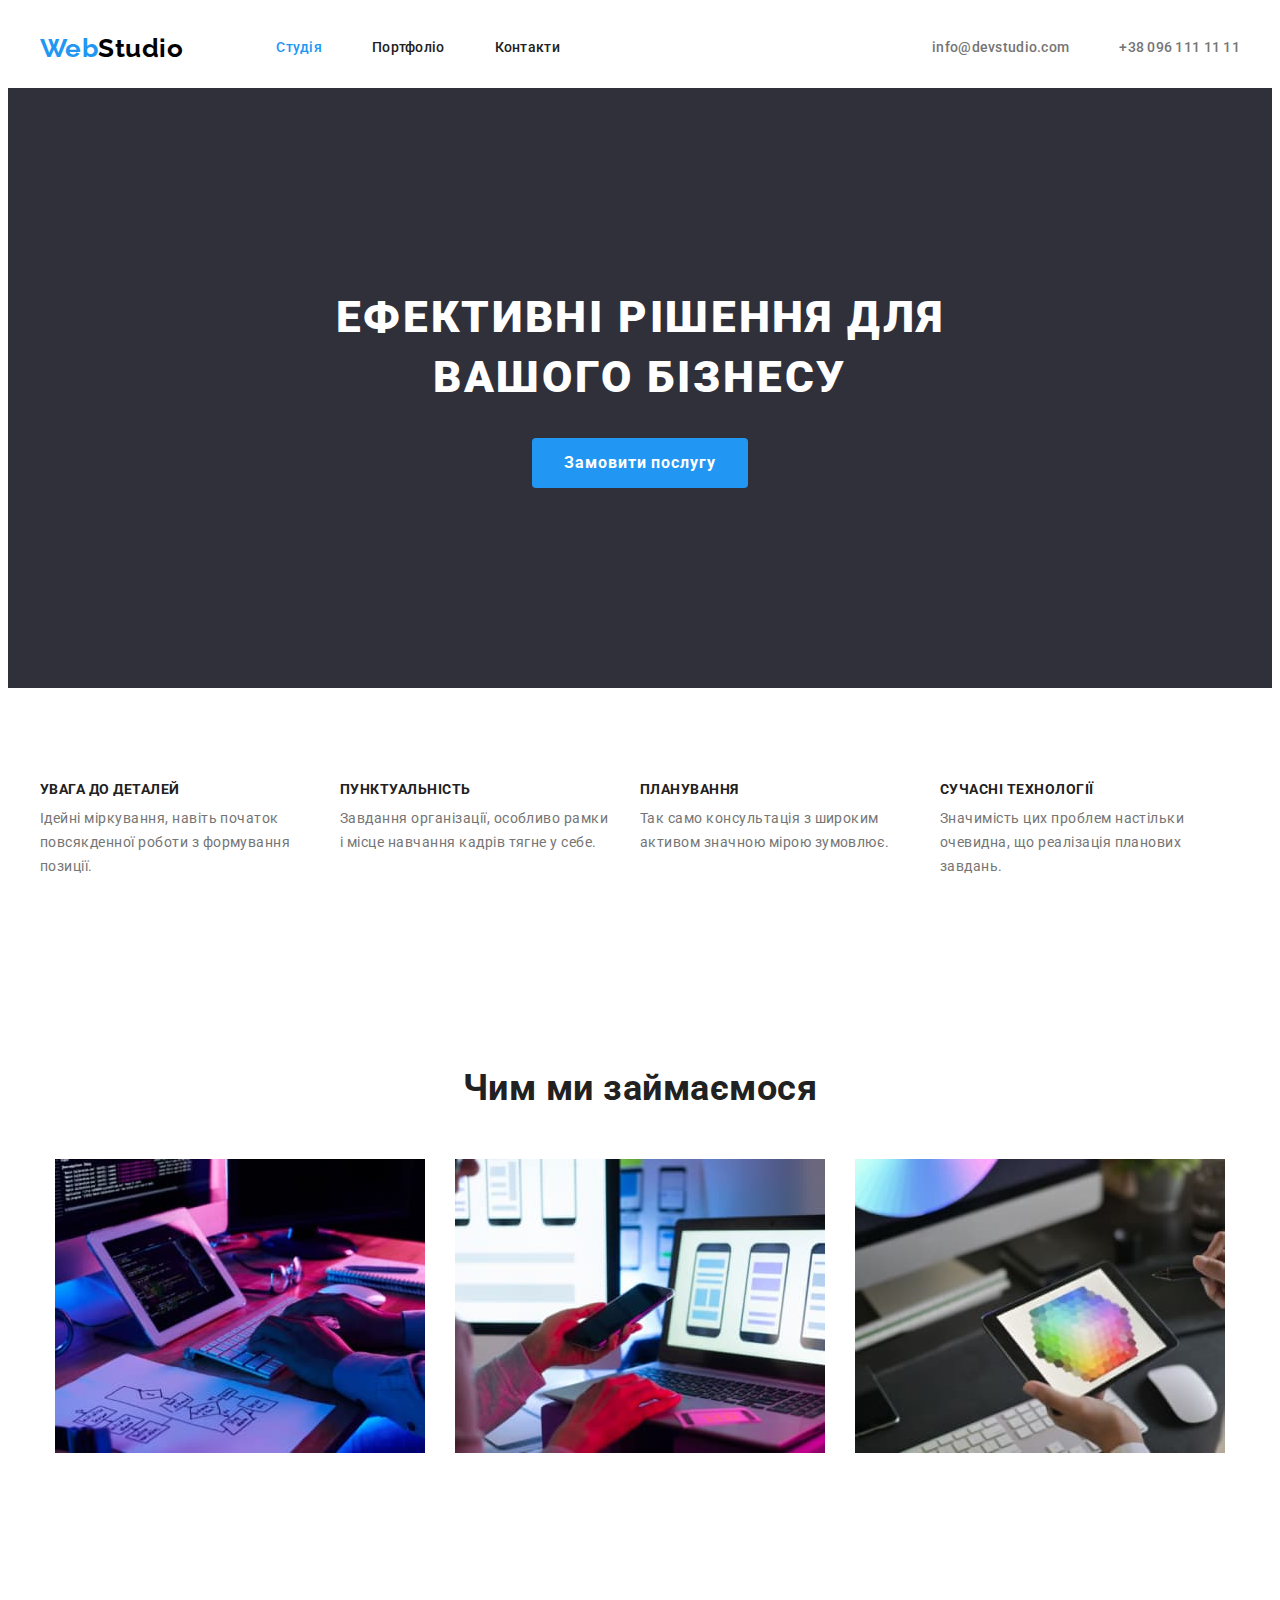
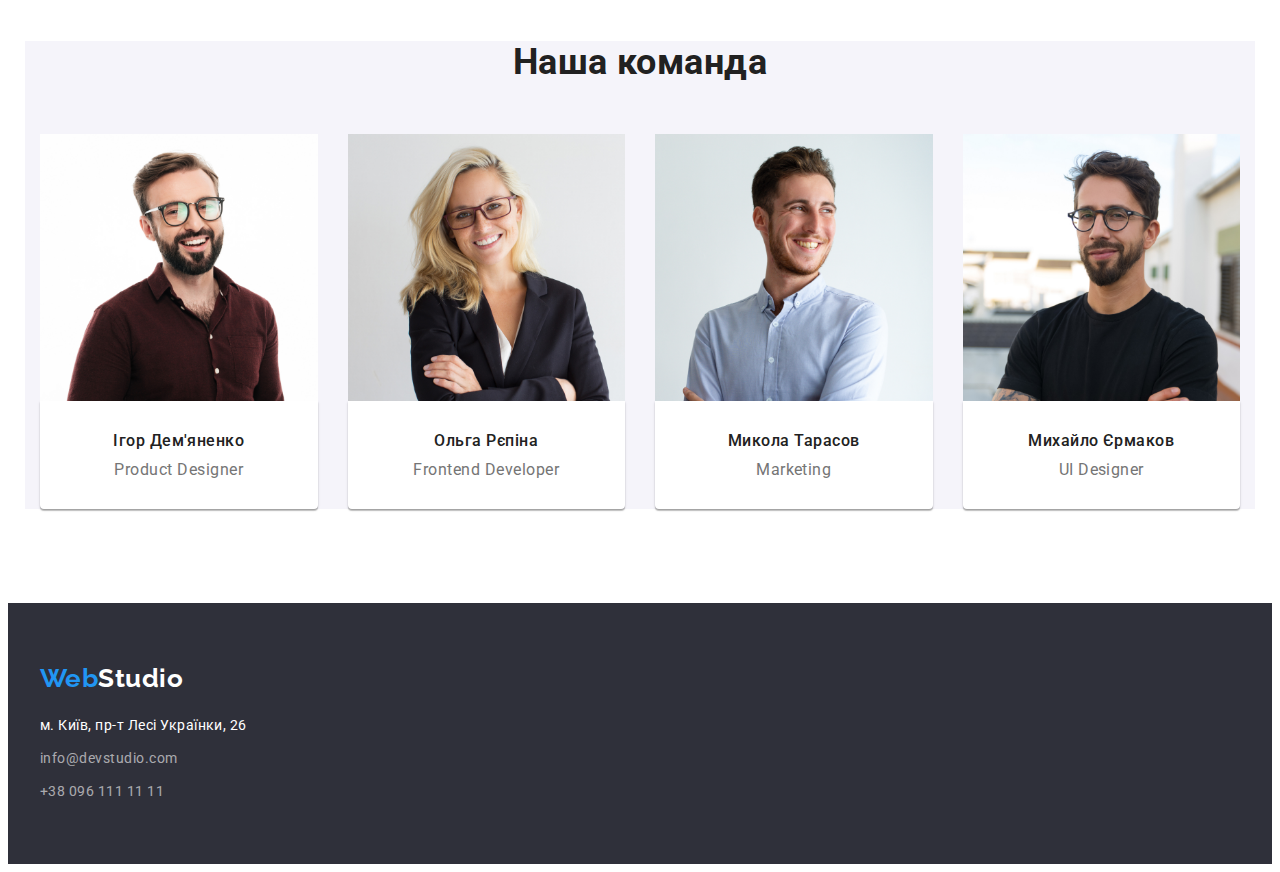
==== index.html @ b87782fb "add files" ====
<!DOCTYPE html>
<html lang="uk">
  <head>
    <meta charset="UTF-8" />
    <meta http-equiv="X-UA-Compatible" content="IE=edge" />
    <meta name="viewport" content="width=device-width, initial-scale=1.0" />
    <title>Web Studio</title>

    <link rel="preconnect" href="https://fonts.googleapis.com" />
    <link rel="preconnect" href="https://fonts.gstatic.com" crossorigin />
    <link
      href="https://fonts.googleapis.com/css2?family=Raleway:wght@700&family=Roboto:wght@400;500;700;900&display=swap"
      rel="stylesheet"
    />

    <link
      rel="stylesheet"
      href="https://cdnjs.cloudflare.com/ajax/libs/modern-normalize/1.1.0/modern-normalize.min.css"
      integrity="sha512-wpPYUAdjBVSE4KJnH1VR1HeZfpl1ub8YT/NKx4PuQ5NmX2tKuGu6U/JRp5y+Y8XG2tV+wKQpNHVUX03MfMFn9Q=="
      crossorigin="anonymous"
      referrerpolicy="no-referrer"
    />
    <link rel="stylesheet" href="css/styles.css" />
  </head>
  <body>
    <header>
      <div class="container main-nav">
        <nav class="main-nav">
          <a href="./index.html" class="logo">
            <span class="accent">Web</span>Studio</a
          >
          <ul class="site-nav link">
            <li class="item">
              <a href="#about" class="link current">Студія</a>
            </li>
            <li class="item">
              <a href="./portfolio.html" class="link">Портфоліо</a>
            </li>
            <li class="item">
              <a href="#contacts" class="link">Контакти</a>
            </li>
          </ul>
        </nav>
        <ul class="call-us link">
          <li class="item">
            <a href="mailto:info@devstudio.com" class="link mail"
              >info@devstudio.com</a
            >
          </li>
          <li class="item">
            <a href="tel:+380961111111" class="link tel">+38 096 111 11 11</a>
          </li>
        </ul>
      </div>
    </header>
    <main>
      <!-- HERO -->
      <section class="hero section">
        <div class="container">
          <h1 class="hero-title">Ефективні рішення для вашого бізнесу</h1>
          <button type="button" class="button">Замовити послугу</button>
        </div>
      </section>
      <!--  Преимущества -->
      <section id="about" class="section">
        <div class="container">
          <h2 class="visually-hidden">Преимущества</h2>
          <ul class="feature-list">
            <li class="feature-item">
              <h3 class="title">УВАГА ДО ДЕТАЛЕЙ</h3>
              <p class="text">
                Ідейні міркування, навіть початок повсякденної роботи з
                формування позиції.
              </p>
            </li>
            <li class="feature-item">
              <h3 class="title">ПУНКТУАЛЬНІСТЬ</h3>
              <p class="text">
                Завдання організації, особливо рамки і місце навчання кадрів
                тягне у себе.
              </p>
            </li>
            <li class="feature-item">
              <h3 class="title">ПЛАНУВАННЯ</h3>
              <p class="text">
                Так само консультація з широким активом значною мірою зумовлює.
              </p>
            </li>
            <li class="feature-item">
              <h3 class="title">СУЧАСНІ ТЕХНОЛОГІЇ</h3>
              <p class="text">
                Значимість цих проблем настільки очевидна, що реалізація
                планових завдань.
              </p>
            </li>
          </ul>
        </div>
      </section>
      <!-- Примеры работ -->
      <section class="section feature">
        <div class="container">
          <h2 id="portfolio" class="section-title">Чим ми займаємося</h2>
          <ul class="work-list">
            <li class="item">
              <img
                src="./images/portfolio1.jpeg"
                width="370"
                alt="стіл веб розробника"
              />
            </li>
            <li class="item">
              <img
                src="./images/portfolio2.jpeg"
                width="370"
                alt="макбук і айфон розробника"
              />
            </li>
            <li class="item">
              <img
                src="./images/portfolio3.jpeg"
                width="370"
                alt="айпад дизайн"
              />
            </li>
          </ul>
        </div>
      </section>
      <!-- Команда -->
      <section class="section">
        <div class="container team">
          <h2 class="section-title">Наша команда</h2>
          <ul class="team-list">
            <li class="team-item">
              <img
                src="./images/ihor-demyanenko.jpeg"
                alt="photo ihor demyanenko"
                width="270"
              />
              <div class="wrap-card">
                <h3 class="team-title">Ігор Дем'яненко</h3>
                <p class="team-text">Product Designer</p>
              </div>
            </li>
            <li class="team-item">
              <img
                src="./images/olga-repina.jpeg"
                alt="photo olga repina"
                width="270"
              />
              <div class="wrap-card">
                <h3 class="team-title">Ольга Рєпіна</h3>
                <p class="team-text">Frontend Developer</p>
              </div>
            </li>
            <li class="team-item">
              <img
                src="./images/mykola-tarasov.jpeg"
                alt="photo mykola tarasov"
                width="270"
              />
              <div class="wrap-card">
                <h3 class="team-title">Микола Тарасов</h3>
                <p class="team-text">Marketing</p>
              </div>
            </li>

            <li class="team-item">
              <img
                src="./images/myhailo-ermakov.jpeg"
                alt="photo myhailo ermakov"
                width="270"
              />
              <div class="wrap-card">
                <h3 class="team-title">Михайло Єрмаков</h3>
                <p class="team-text">UI Designer</p>
              </div>
            </li>
          </ul>
        </div>
      </section>
    </main>

    <footer id="contacts" class="footer">
      <div class="container">
        <a href="./index.html" class="logo">
          <span class="accent">Web</span>Studio</a
        >
        <address class="adress">
          <ul class="footer-list">
            <li class="footer-item">
              <a
                href="https://goo.gl/maps/7unWGDFjXXysJGBB8"
                target="_blank"
                rel="noopener noreferrer"
                class="link adress"
                >м. Київ, пр-т Лесі Українки, 26</a
              >
            </li>
            <li class="footer-item">
              <a href="mailto:info@devstudio.com" class="link"
                >info@devstudio.com</a
              >
            </li>
            <li class="footer-item">
              <a href="tel:+380961111111" class="link">+38 096 111 11 11</a>
            </li>
          </ul>
        </address>
      </div>
    </footer>
  </body>
</html>
---- css/styles.css ----
/* цвет лого черный #000000 */
/* основной черный чвет #212121 */
/* вторичный черный цвет #757575 */
/* акцент (цвет при наведении) #2196F3; */
/* primary-font-family: "Roboto", sans-serif;*/
/* tittle-font-family: "Raleway", sans-serif; */

:root {
  --primary-text-color: #757575;
  --tittle-text-color: #212121;
  --accent-color: #2196f3;
  --primary-white-color: #ffffff;
  --primary-bg-color-button: #f5f4fa;
  --tittle-font-family: "Raleway", sans-serif;
}

h1,
h2,
h3,
h4,
h5,
h6,
p {
  margin: 0px;
}
img {
  display: block;
  width: 100%;
}
ul {
  list-style: none;
  margin: 0;
  padding: 0;
}
a {
  text-decoration: none;
  color: currentColor;
  font-style: normal;
}

body {
  background-color: var(--privary-white-color);
  color: #757575;
  font-family: "Roboto", sans-serif;
  letter-spacing: 0.03em;
}

button {
  font-family: inherit;
}

.hero,
.footer {
  background-color: #2f303a;
}

.section {
  padding-top: 94px;
  padding-bottom: 94px;
}
/* index.html - Студія */
/* header */
.page-header {
  margin-top: 0px;
  margin-bottom: 0px;
}
.header {
  display: flex;
}
.container {
  width: 1200px;
  padding-left: 15px;
  padding-right: 15px;
  margin-left: auto;
  margin-right: auto;
}

.logo {
  color: #000000;
  font-family: var(--tittle-font-family);
  font-weight: 700;
  font-size: 26px;
  line-height: 1.19;
  margin-right: 93px;
}
.accent {
  color: var(--accent-color);
}

.main-nav {
  display: flex;
  justify-content: space-between;
  align-items: center;
}

.site-nav {
  display: flex;
}

.site-nav .link {
  display: block;
  color: var(--tittle-text-color);
  letter-spacing: 0.02em;

  font-weight: 500;
  font-size: 14px;
  line-height: 1.14;
  padding-top: 32px;
  padding-bottom: 32px;
}
.site-nav .item + .item,
.call-us .item + .item {
  margin-left: 50px;
}

.site-nav .link:focus,
.site-nav .link:hover {
  color: var(--accent-color);
}
.site-nav .link.current {
  color: var(--accent-color);
}
.call-us {
  display: flex;
}
.call-us .link {
  display: block;
  color: #757575;
  font-weight: 500;
  font-size: 14px;
  line-height: 1.14;
  letter-spacing: 0.02em;
  margin-top: 0px;
  margin-bottom: 0px;
  padding-top: 32px;
  padding-bottom: 32px;
}
.call-us .link:focus,
.call-us .link:hover {
  color: var(--accent-color);
}

/* main */
/* hero */
.hero {
  padding-top: 200px;
  padding-bottom: 200px;
  padding-left: 0px;
  padding-right: 0px;
  text-align: center;
}
.hero .hero-title {
  color: #ffffff;

  letter-spacing: 0.06em;
  font-weight: 900;
  font-size: 44px;
  line-height: 1.36;
  text-align: center;
  text-transform: uppercase;
  margin-right: auto;
  margin-left: auto;
  width: 696px;
}

/* кнопка */

.hero .button {
  background-color: var(--accent-color);
  color: var(--primary-white-color);
  letter-spacing: 0.06em;
  font-weight: 700;
  font-size: 16px;
  line-height: 1.87;
  border-radius: 4px;
  min-width: 216px;
  text-align: center;
  padding-top: 10px;
  padding-bottom: 10px;
  padding-left: 32px;
  padding-right: 32px;
  margin-top: 30px;
  border: none;
}

/* Преимущества */
/* скрытый заголовок */
.visually-hidden {
  position: absolute;
  width: 1px;
  height: 1px;
  margin: -1px;
  border: 0;
  padding: 0;

  white-space: nowrap;
  clip-path: inset(100%);
  clip: rect(0 0 0 0);
  overflow: hidden;
}
/*  */
.feature-item {
  width: 270px;
}
.feature-list {
  display: flex;
  gap: 30px;
}

.feature-list .title {
  color: var(--tittle-text-color);
  font-weight: 700;
  font-size: 14px;
  line-height: 1.14;
  margin-bottom: 10px;
}
.feature-list .text {
  font-size: 14px;
  line-height: 1.71;
}

/* Примеры работ */

.section .section-title {
  color: var(--tittle-text-color);
  font-weight: 700;
  font-size: 36px;
  line-height: 1.17;
  text-align: center;
  margin-bottom: 50px;
}
.section .work-list {
  display: flex;
  align-items: center;
  justify-content: center;
}
.work-list .item + .item {
  margin-left: 30px;
}

/* Команда */
.section.team {
}

.container.team {
  background-color: #f5f4fa;
}
.wrap-card {
  background-color: #ffffff;
  padding: 30px 0;
  border-radius: 0px 0px 4px 4px;
  text-align: center;
  box-shadow: 0px 1px 3px rgba(0, 0, 0, 0.12), 0px 1px 1px rgba(0, 0, 0, 0.14),
    0px 2px 1px rgba(0, 0, 0, 0.2);
}

.team-list {
  display: flex;
}
.team-list .team-item + .team-item {
  margin-left: 30px;
}
.team-list .team-title {
  color: var(--tittle-text-color);
  font-weight: 500;
  font-size: 16px;
  line-height: 1.19;
  margin-bottom: 10px;
}
.team-list .team-text {
  font-size: 16px;
  line-height: 1.19;
}

/* Footer */
.footer .container {
  padding: 60px 0;
}
.footer .logo {
  display: inline-block;
  color: #ffffff;
  margin-bottom: 20px;
}

.footer .footer-item + .footer-item {
  margin-top: 9px;
}
.footer-list {
  font-size: 14px;
  line-height: 1.71;
  color: rgba(255, 255, 255, 0.6);
}

.footer-item .adress {
  color: var(--primary-white-color);
}

.footer-list .link:focus,
.footer-list .link:hover {
  color: var(--accent-color);
}

/*  */
/*  */
/*  */
/* portfolio.html - Портфоліо */
header.section {
  border: 1px solid #ececec;
  padding-top: 0;
  padding-bottom: 0;
}
/* main */
/*кнопки фильтра */

.button-list {
  display: flex;
  margin-left: auto;
  margin-right: auto;
  justify-content: center;
  margin-bottom: 50px;
}
.button-list .item + .item {
  margin-left: 8px;
}
.button-list .button-filtr:focus,
.button-list .button-filtr:hover {
  color: var(--primary-white-color);
  background-color: var(--accent-color);
  box-shadow: 0px 3px 1px rgba(0, 0, 0, 0.1), 0px 1px 2px rgba(0, 0, 0, 0.08),
    0px 2px 2px rgba(0, 0, 0, 0.12);
}
.button-list .button-filtr {
  background-color: var(--primary-bg-color-button);
  font-weight: 500;
  font-size: 16px;
  line-height: 1.63;
  letter-spacing: 0.03em;
  background: #f5f4fa;
  border: none;
  border-radius: 4px;
  text-align: center;
  padding-left: 22px;
  padding-right: 22px;
  padding-top: 6px;
  padding-bottom: 6px;
}

/* примеры работ */

.examples-list {
  display: flex;
  flex-wrap: wrap;
  padding: 0px;
  gap: 30px;
}

.examples a {
  display: block;
  color: var(--tittle-text-color);
}
.examples-list .tittle-card {
  font-weight: 700;
  font-size: 18px;
  line-height: 2;
  letter-spacing: 0.06em;
  margin-bottom: 4px;
}
.examples .text {
  font-size: 16px;
  line-height: 1.88;
  letter-spacing: 0.03em;
  color: var(--primary-text-color);
}

.wrap-card-portfolio {
  background: #ffffff;
  border: 1px solid #eeeeee;
  padding: 20px 24px;
}

/* footer */
/*  */
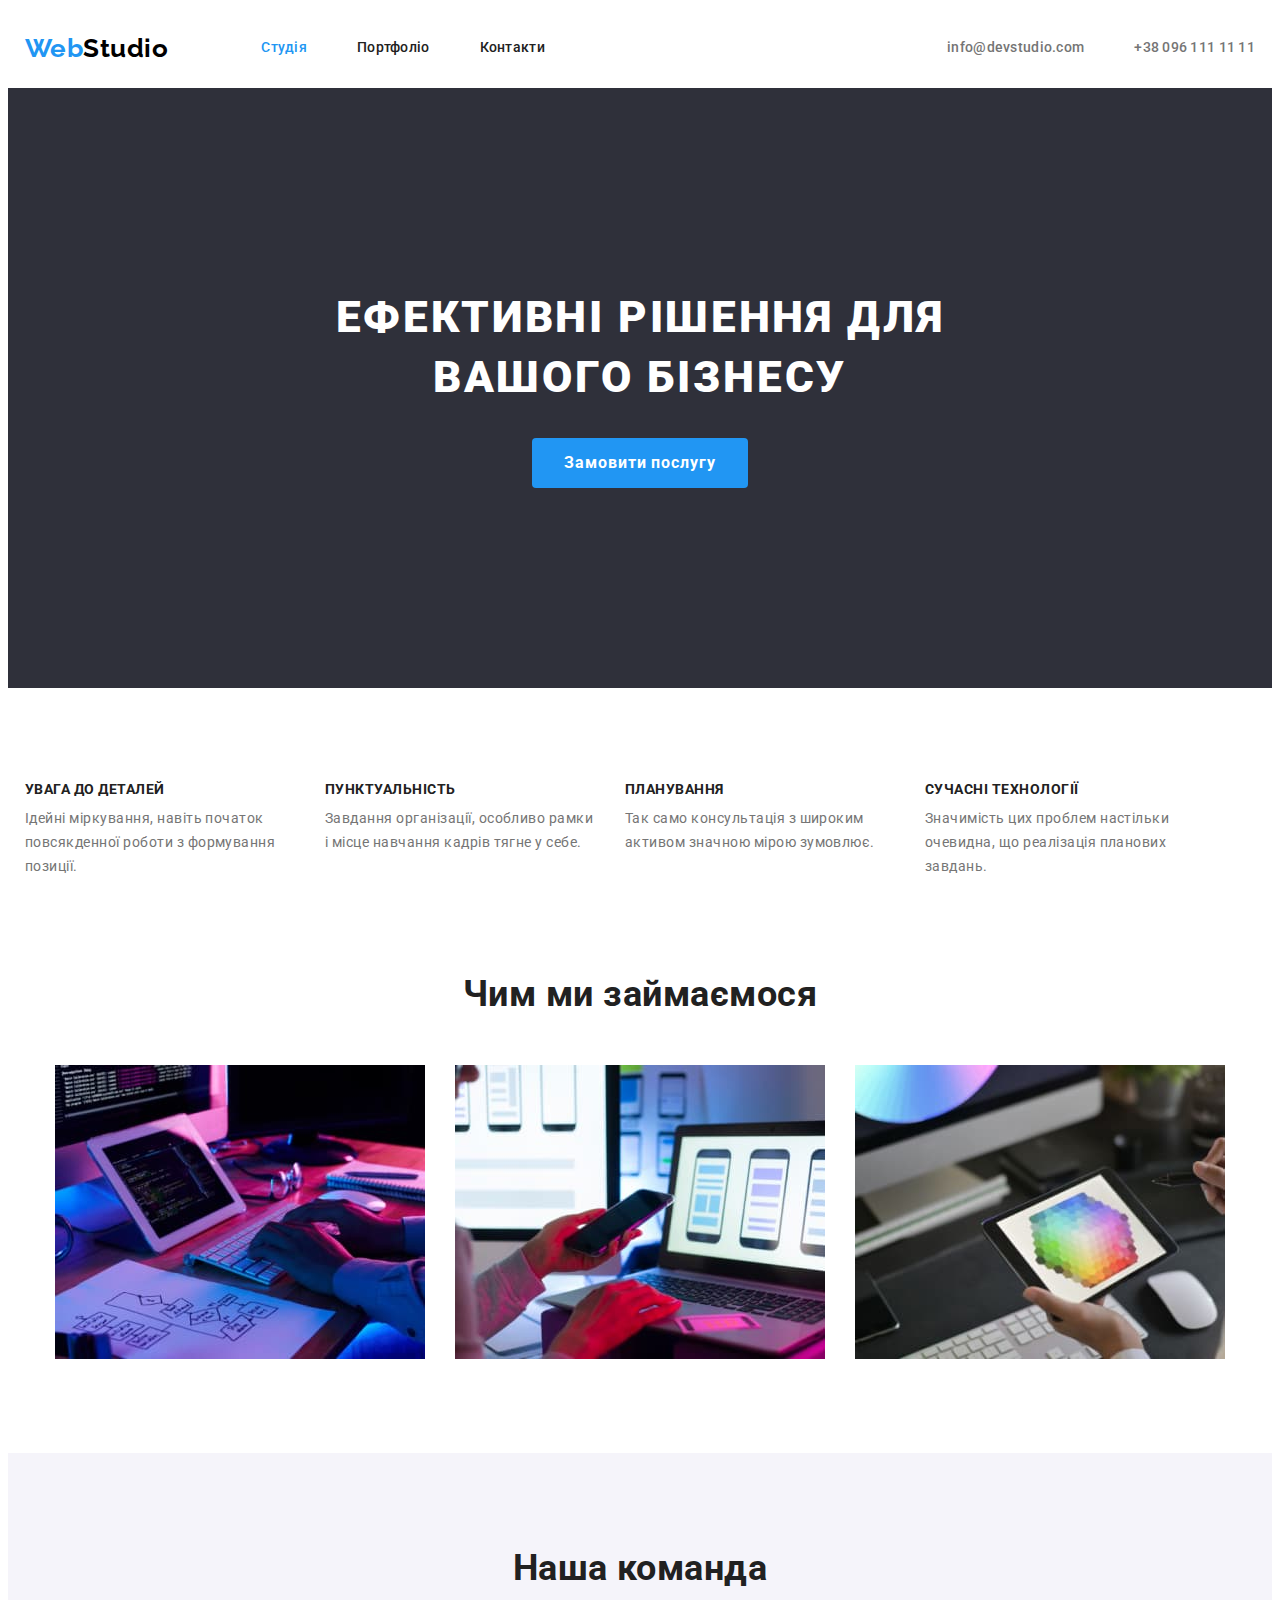
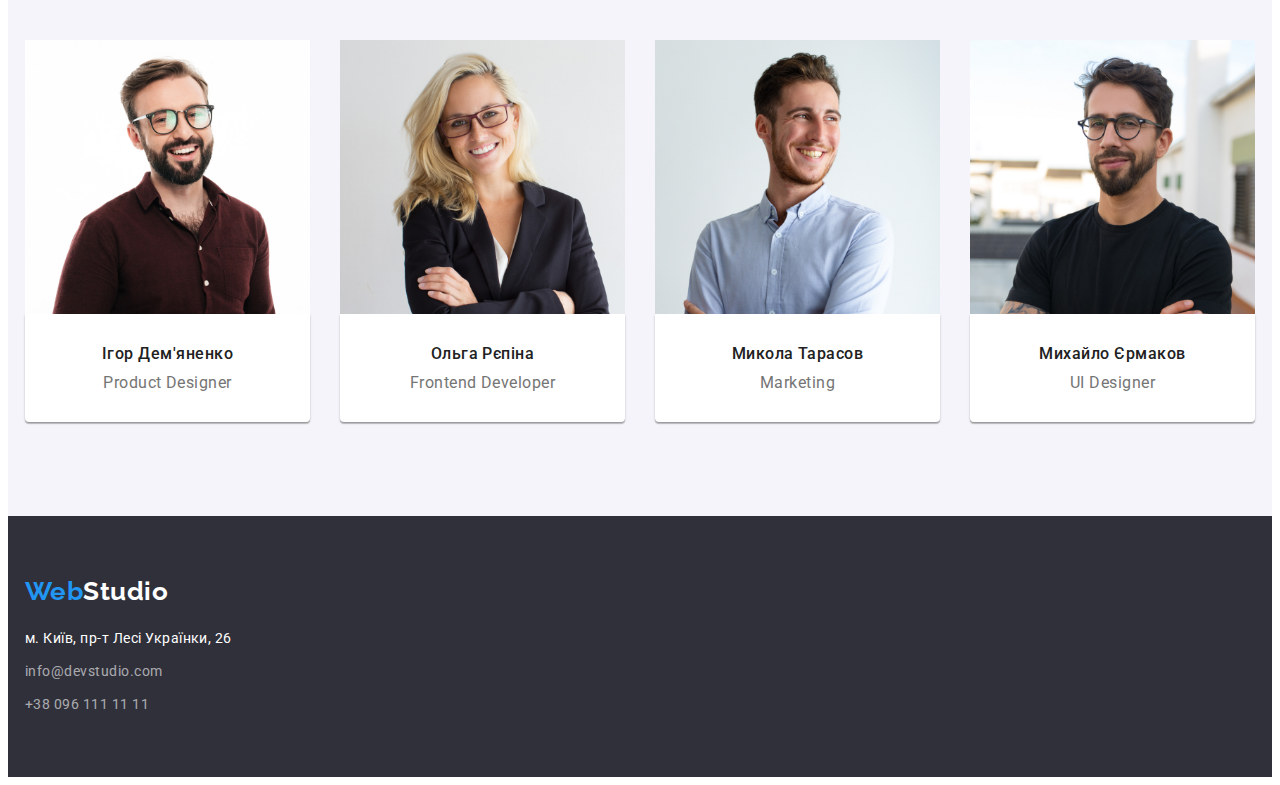
==== commit 3d81f5df: "update hm3" ====
--- a/index.html
+++ b/index.html
@@ -126,8 +126,8 @@
         </div>
       </section>
       <!-- Команда -->
-      <section class="section">
-        <div class="container team">
+      <section class="section team">
+        <div class="container">
           <h2 class="section-title">Наша команда</h2>
           <ul class="team-list">
             <li class="team-item">
--- a/css/styles.css
+++ b/css/styles.css
@@ -68,7 +68,7 @@
   display: flex;
 }
 .container {
-  width: 1200px;
+  width: 1230px;
   padding-left: 15px;
   padding-right: 15px;
   margin-left: auto;
@@ -199,6 +199,10 @@
   overflow: hidden;
 }
 /*  */
+/* Примеры работ */
+.feature {
+  padding-top: 0px;
+}
 .feature-item {
   width: 270px;
 }
@@ -219,8 +223,6 @@
   line-height: 1.71;
 }
 
-/* Примеры работ */
-
 .section .section-title {
   color: var(--tittle-text-color);
   font-weight: 700;
@@ -240,11 +242,9 @@
 
 /* Команда */
 .section.team {
-}
-
-.container.team {
   background-color: #f5f4fa;
 }
+
 .wrap-card {
   background-color: #ffffff;
   padding: 30px 0;
@@ -273,7 +273,7 @@
 }
 
 /* Footer */
-.footer .container {
+.footer {
   padding: 60px 0;
 }
 .footer .logo {
@@ -343,6 +343,7 @@
   padding-right: 22px;
   padding-top: 6px;
   padding-bottom: 6px;
+  cursor: pointer;
 }
 
 /* примеры работ */
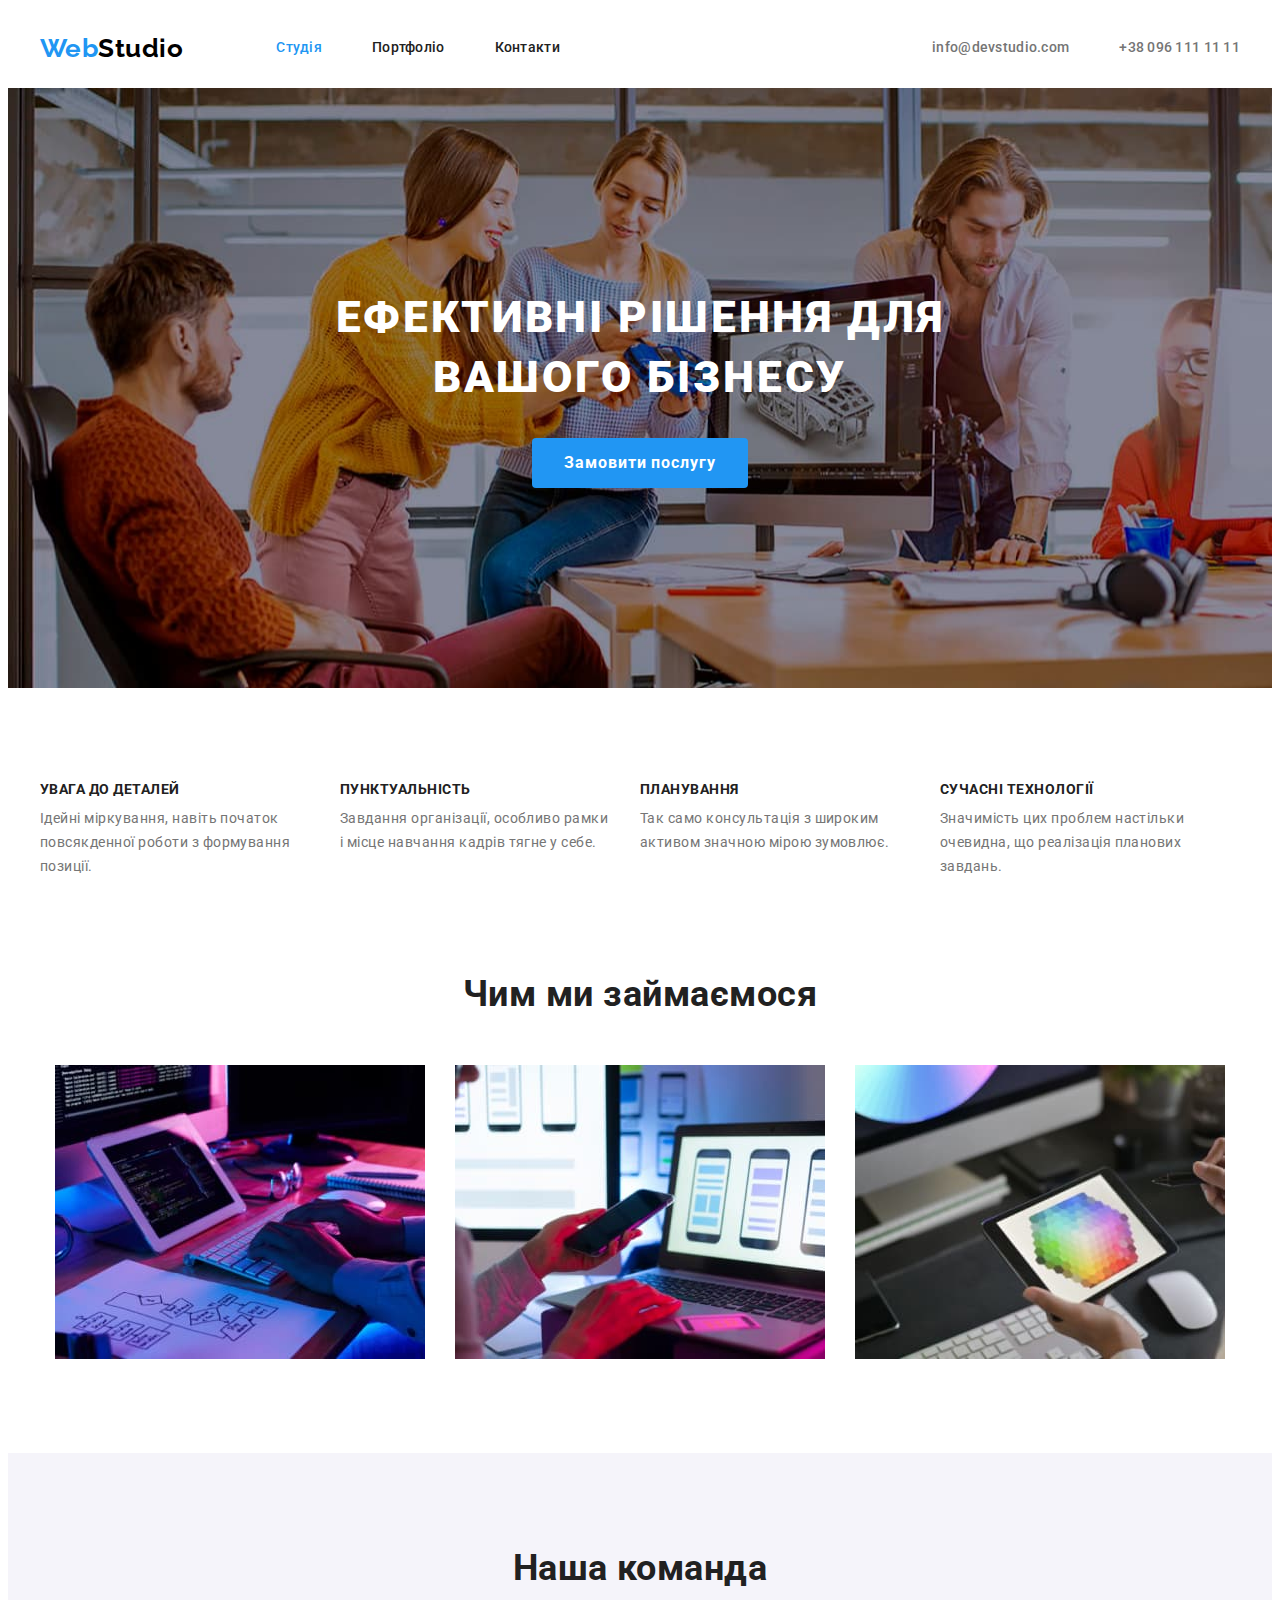
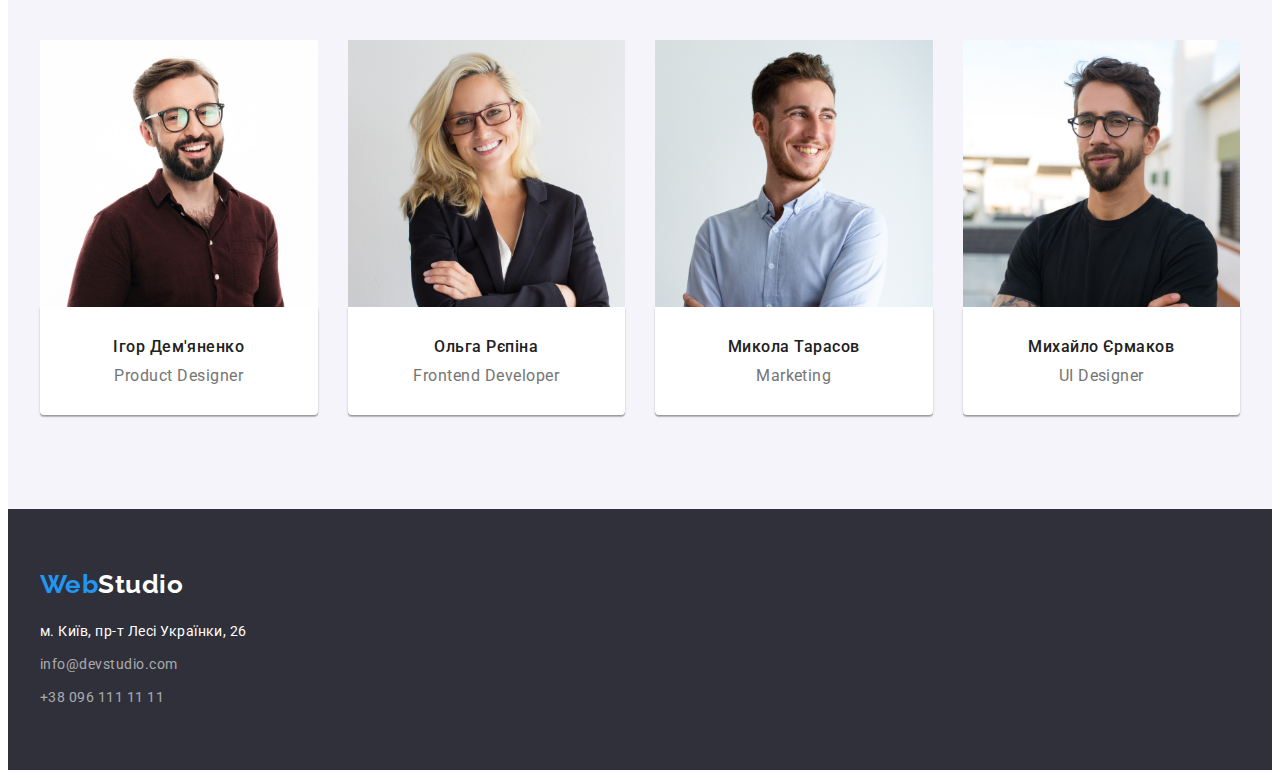
==== commit 032bdb76: "hm4" ====
--- a/index.html
+++ b/index.html
@@ -103,21 +103,21 @@
           <ul class="work-list">
             <li class="item">
               <img
-                src="./images/portfolio1.jpeg"
+                src="./images/studio/portfolio1.jpeg"
                 width="370"
                 alt="стіл веб розробника"
               />
             </li>
             <li class="item">
               <img
-                src="./images/portfolio2.jpeg"
+                src="./images/studio/portfolio2.jpeg"
                 width="370"
                 alt="макбук і айфон розробника"
               />
             </li>
             <li class="item">
               <img
-                src="./images/portfolio3.jpeg"
+                src="./images/studio/portfolio3.jpeg"
                 width="370"
                 alt="айпад дизайн"
               />
@@ -132,7 +132,7 @@
           <ul class="team-list">
             <li class="team-item">
               <img
-                src="./images/ihor-demyanenko.jpeg"
+                src="./images/studio/ihor-demyanenko.jpeg"
                 alt="photo ihor demyanenko"
                 width="270"
               />
@@ -143,7 +143,7 @@
             </li>
             <li class="team-item">
               <img
-                src="./images/olga-repina.jpeg"
+                src="./images/studio/olga-repina.jpeg"
                 alt="photo olga repina"
                 width="270"
               />
@@ -154,7 +154,7 @@
             </li>
             <li class="team-item">
               <img
-                src="./images/mykola-tarasov.jpeg"
+                src="./images/studio/mykola-tarasov.jpeg"
                 alt="photo mykola tarasov"
                 width="270"
               />
@@ -166,7 +166,7 @@
 
             <li class="team-item">
               <img
-                src="./images/myhailo-ermakov.jpeg"
+                src="./images/studio/myhailo-ermakov.jpeg"
                 alt="photo myhailo ermakov"
                 width="270"
               />
--- a/css/styles.css
+++ b/css/styles.css
@@ -49,11 +49,6 @@
   font-family: inherit;
 }
 
-.hero,
-.footer {
-  background-color: #2f303a;
-}
-
 .section {
   padding-top: 94px;
   padding-bottom: 94px;
@@ -68,12 +63,14 @@
   display: flex;
 }
 .container {
-  width: 1230px;
+  width: 1200px;
   padding-left: 15px;
   padding-right: 15px;
   margin-left: auto;
   margin-right: auto;
 }
+
+/* logo */
 
 .logo {
   color: #000000;
@@ -87,6 +84,8 @@
   color: var(--accent-color);
 }
 
+/* Навигация сайта */
+
 .main-nav {
   display: flex;
   justify-content: space-between;
@@ -120,6 +119,9 @@
 .site-nav .link.current {
   color: var(--accent-color);
 }
+
+/* Связь с нами */
+
 .call-us {
   display: flex;
 }
@@ -141,13 +143,25 @@
 }
 
 /* main */
+
 /* hero */
 .hero {
+  max-width: 1600px;
   padding-top: 200px;
   padding-bottom: 200px;
   padding-left: 0px;
   padding-right: 0px;
   text-align: center;
+  margin-right: auto;
+  margin-left: auto;
+
+  background-color: #2f303a;
+  /* background-image: linear-gradient(to right, rgba(47, 48, 58, 0.4)),
+    url(../images/studio/hero_photo.jpeg;); */
+  background-image: url(../images/studio/hero_photo.jpeg);
+
+  background-size: cover;
+  background-repeat: no-repeat;
 }
 .hero .hero-title {
   color: #ffffff;
@@ -163,7 +177,7 @@
   width: 696px;
 }
 
-/* кнопка */
+/* кнопка героя */
 
 .hero .button {
   background-color: var(--accent-color);
@@ -181,9 +195,11 @@
   padding-right: 32px;
   margin-top: 30px;
   border: none;
+  cursor: pointer;
 }
 
 /* Преимущества */
+
 /* скрытый заголовок */
 .visually-hidden {
   position: absolute;
@@ -199,6 +215,7 @@
   overflow: hidden;
 }
 /*  */
+
 /* Примеры работ */
 .feature {
   padding-top: 0px;
@@ -274,6 +291,8 @@
 
 /* Footer */
 .footer {
+  background-color: #2f303a;
+
   padding: 60px 0;
 }
 .footer .logo {
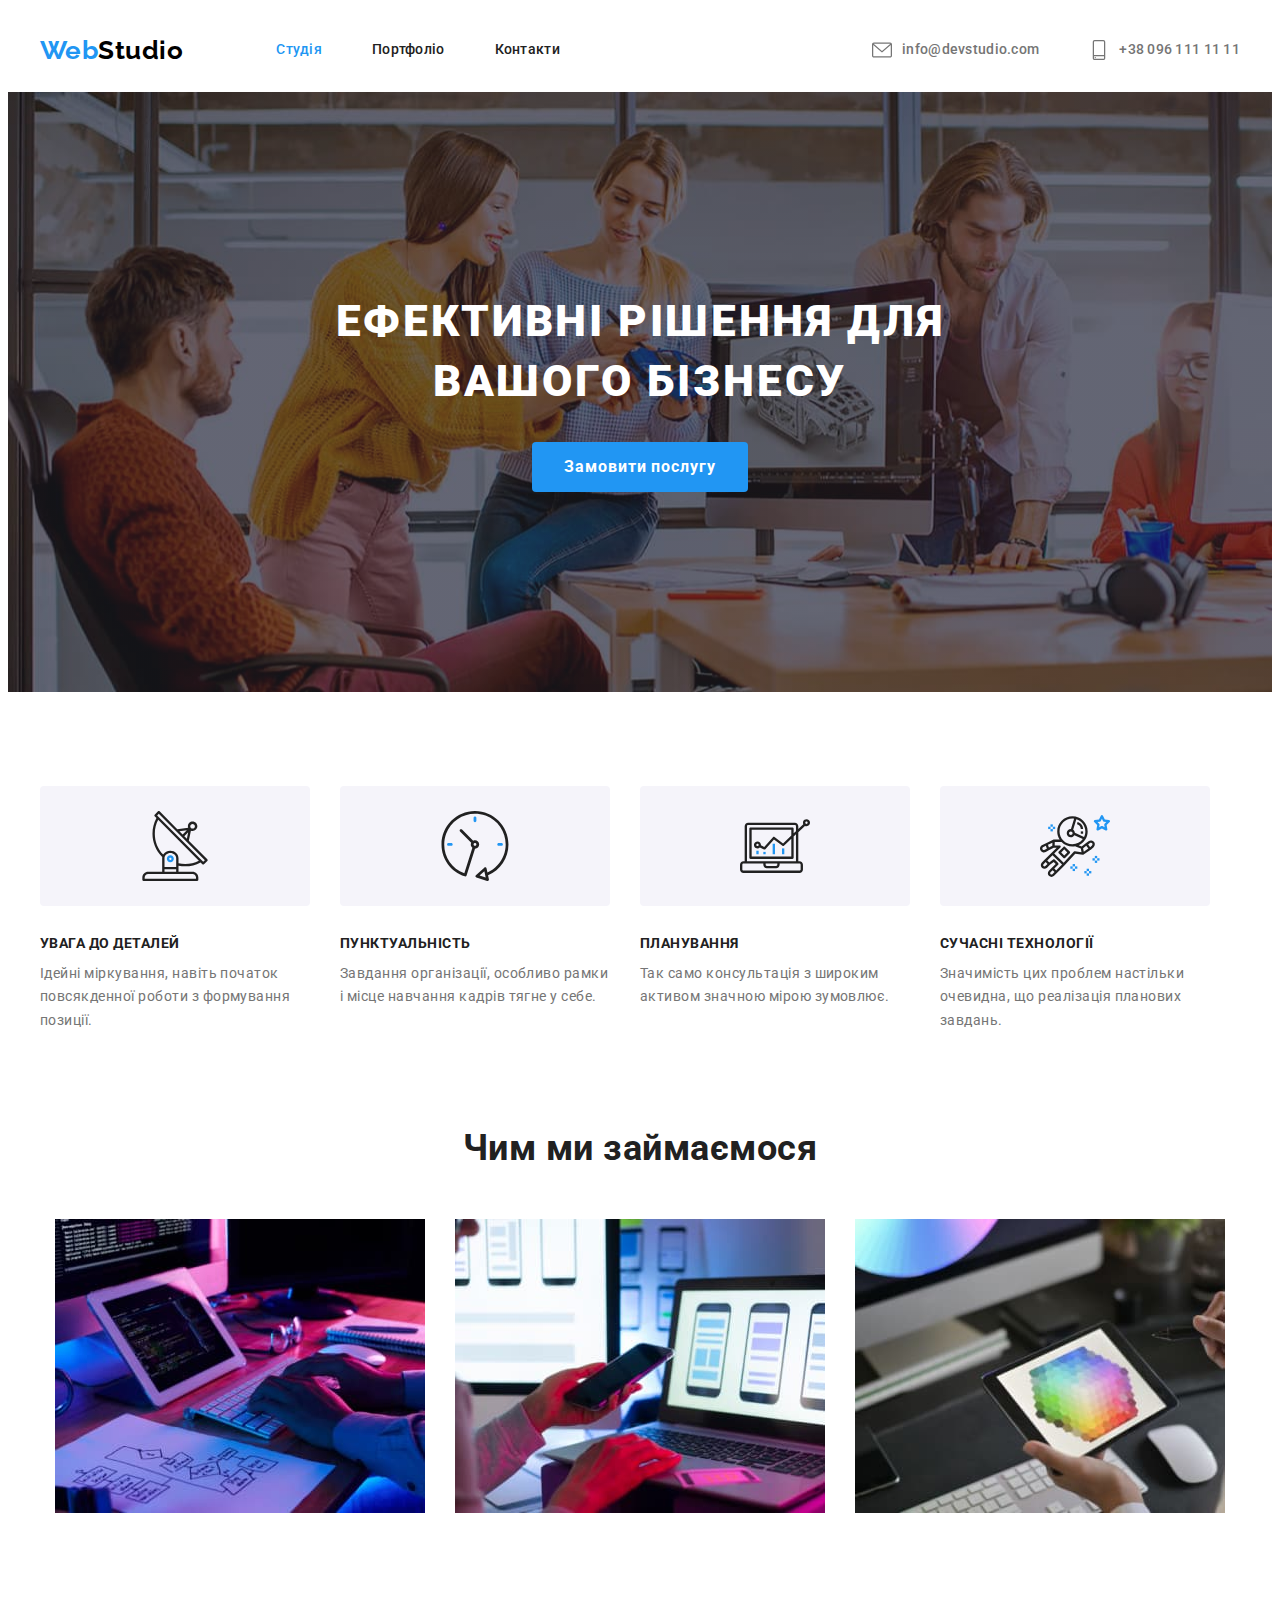
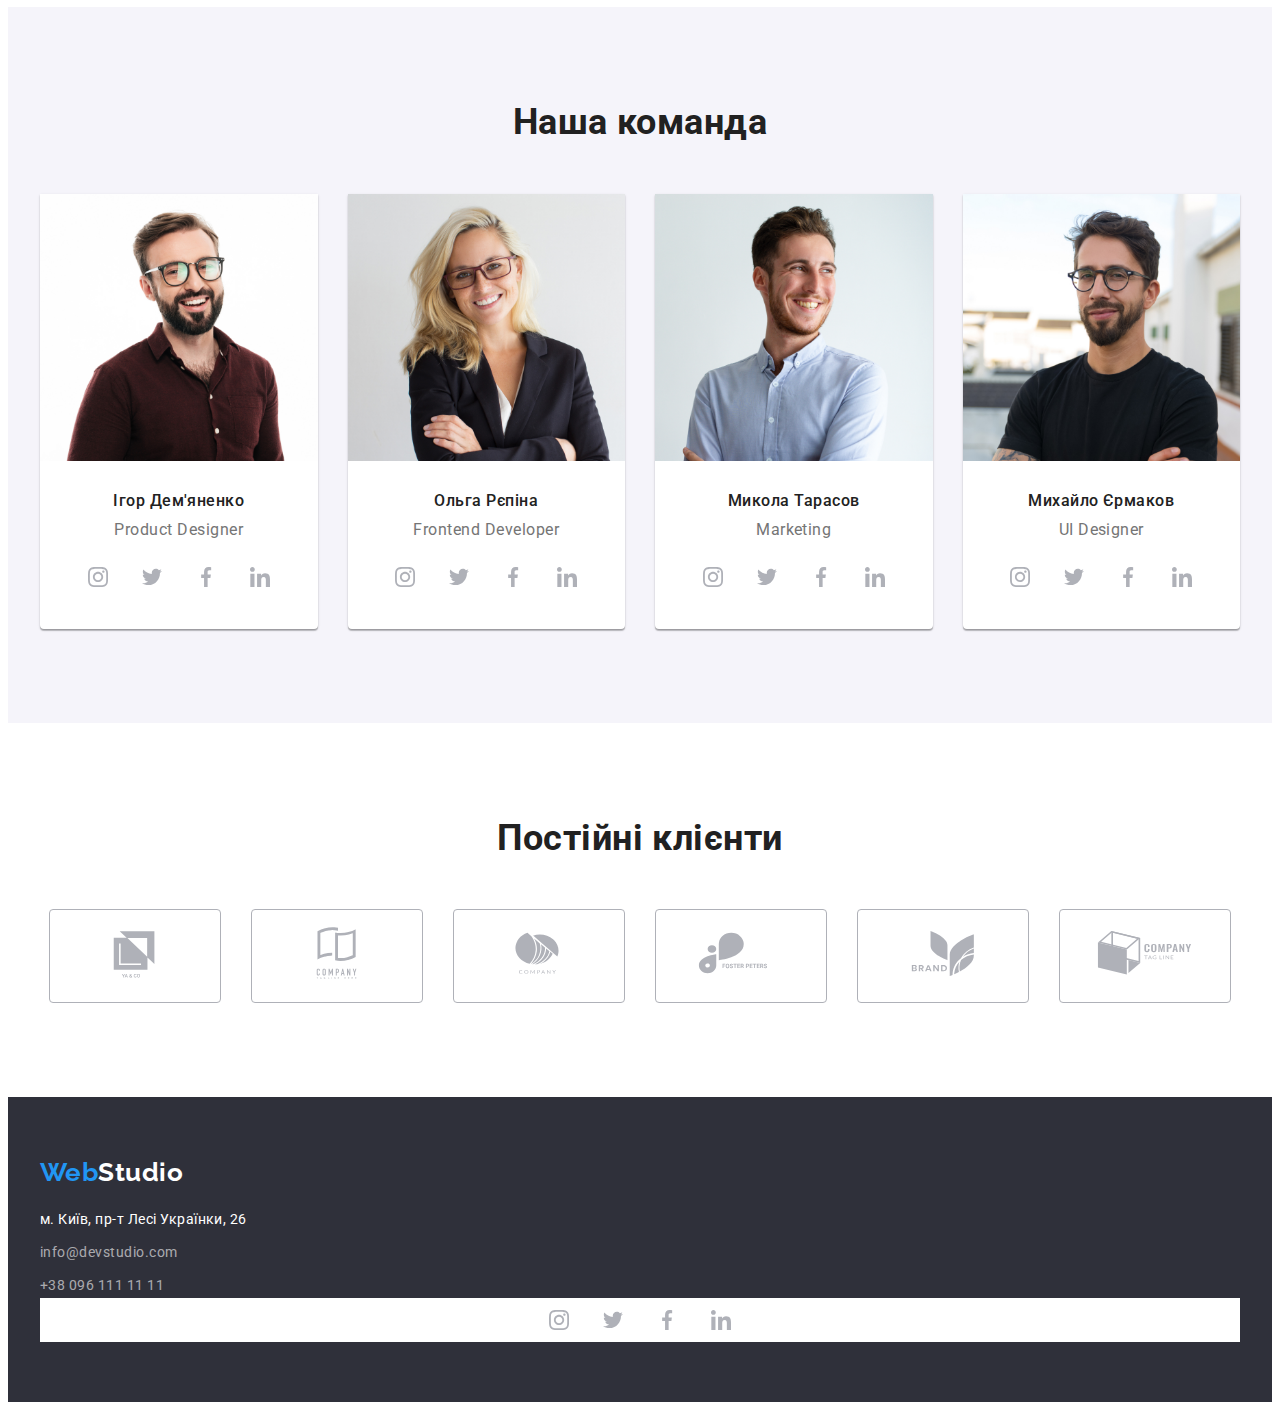
==== commit b55d4291: "закончил хедер , иконки соц сетей, иконки преимущества" ====
--- a/index.html
+++ b/index.html
@@ -43,30 +43,46 @@
         </nav>
         <ul class="call-us link">
           <li class="item">
-            <a href="mailto:info@devstudio.com" class="link mail"
-              >info@devstudio.com</a
+            <a href="mailto:info@devstudio.com" class="link mail">
+              <svg class="icon">
+                <use href="./images/symbol-defs.svg#icon-mail"></use>
+              </svg>
+              info@devstudio.com</a
             >
           </li>
           <li class="item">
-            <a href="tel:+380961111111" class="link tel">+38 096 111 11 11</a>
+            <a href="tel:+380961111111" class="link tel">
+              <svg class="icon">
+                <use href="./images/symbol-defs.svg#icon-smartphone"></use>
+              </svg>
+              +38 096 111 11 11</a
+            >
           </li>
         </ul>
       </div>
     </header>
     <main>
       <!-- HERO -->
+
       <section class="hero section">
         <div class="container">
           <h1 class="hero-title">Ефективні рішення для вашого бізнесу</h1>
           <button type="button" class="button">Замовити послугу</button>
         </div>
       </section>
-      <!--  Преимущества -->
+      <!--  Преимущества  -->
+
       <section id="about" class="section">
         <div class="container">
           <h2 class="visually-hidden">Преимущества</h2>
           <ul class="feature-list">
             <li class="feature-item">
+              <div class="thumb">
+                <svg class="feature-icon">
+                  <use href="./images/symbol-defs.svg#icon-antenna-1 "></use>
+                </svg>
+              </div>
+
               <h3 class="title">УВАГА ДО ДЕТАЛЕЙ</h3>
               <p class="text">
                 Ідейні міркування, навіть початок повсякденної роботи з
@@ -74,6 +90,11 @@
               </p>
             </li>
             <li class="feature-item">
+              <div class="thumb">
+                <svg class="feature-icon">
+                  <use href="./images/symbol-defs.svg#icon-clock-1"></use>
+                </svg>
+              </div>
               <h3 class="title">ПУНКТУАЛЬНІСТЬ</h3>
               <p class="text">
                 Завдання організації, особливо рамки і місце навчання кадрів
@@ -81,12 +102,23 @@
               </p>
             </li>
             <li class="feature-item">
+              <div class="thumb">
+                <svg class="feature-icon">
+                  <use href="./images/symbol-defs.svg#icon-diagram-1 "></use>
+                </svg>
+              </div>
+
               <h3 class="title">ПЛАНУВАННЯ</h3>
               <p class="text">
                 Так само консультація з широким активом значною мірою зумовлює.
               </p>
             </li>
             <li class="feature-item">
+              <div class="thumb">
+                <svg class="feature-icon">
+                  <use href="./images/symbol-defs.svg#icon-astronaut-1 "></use>
+                </svg>
+              </div>
               <h3 class="title">СУЧАСНІ ТЕХНОЛОГІЇ</h3>
               <p class="text">
                 Значимість цих проблем настільки очевидна, що реалізація
@@ -97,6 +129,7 @@
         </div>
       </section>
       <!-- Примеры работ -->
+
       <section class="section feature">
         <div class="container">
           <h2 id="portfolio" class="section-title">Чим ми займаємося</h2>
@@ -126,6 +159,7 @@
         </div>
       </section>
       <!-- Команда -->
+
       <section class="section team">
         <div class="container">
           <h2 class="section-title">Наша команда</h2>
@@ -136,9 +170,46 @@
                 alt="photo ihor demyanenko"
                 width="270"
               />
+
               <div class="wrap-card">
                 <h3 class="team-title">Ігор Дем'яненко</h3>
                 <p class="team-text">Product Designer</p>
+                <ul class="social-list">
+                  <li>
+                    <a href="" class="social-link">
+                      <svg class="link-icon">
+                        <use
+                          href="./images/symbol-defs.svg#icon-instagram"
+                        ></use>
+                      </svg>
+                    </a>
+                  </li>
+                  <li>
+                    <a href="" class="social-link">
+                      <svg class="link-icon">
+                        <use href="./images/symbol-defs.svg#icon-twitter"></use>
+                      </svg>
+                    </a>
+                  </li>
+                  <li>
+                    <a href="" class="social-link">
+                      <svg class="link-icon">
+                        <use
+                          href="./images/symbol-defs.svg#icon-facebook"
+                        ></use>
+                      </svg>
+                    </a>
+                  </li>
+                  <li>
+                    <a href="" class="social-link">
+                      <svg class="link-icon">
+                        <use
+                          href="./images/symbol-defs.svg#icon-linkedin"
+                        ></use>
+                      </svg>
+                    </a>
+                  </li>
+                </ul>
               </div>
             </li>
             <li class="team-item">
@@ -150,6 +221,42 @@
               <div class="wrap-card">
                 <h3 class="team-title">Ольга Рєпіна</h3>
                 <p class="team-text">Frontend Developer</p>
+                <ul class="social-list">
+                  <li>
+                    <a href="" class="social-link">
+                      <svg class="link-icon">
+                        <use
+                          href="./images/symbol-defs.svg#icon-instagram"
+                        ></use>
+                      </svg>
+                    </a>
+                  </li>
+                  <li>
+                    <a href="" class="social-link">
+                      <svg class="link-icon">
+                        <use href="./images/symbol-defs.svg#icon-twitter"></use>
+                      </svg>
+                    </a>
+                  </li>
+                  <li>
+                    <a href="" class="social-link">
+                      <svg class="link-icon">
+                        <use
+                          href="./images/symbol-defs.svg#icon-facebook"
+                        ></use>
+                      </svg>
+                    </a>
+                  </li>
+                  <li>
+                    <a href="" class="social-link">
+                      <svg class="link-icon">
+                        <use
+                          href="./images/symbol-defs.svg#icon-linkedin"
+                        ></use>
+                      </svg>
+                    </a>
+                  </li>
+                </ul>
               </div>
             </li>
             <li class="team-item">
@@ -161,9 +268,44 @@
               <div class="wrap-card">
                 <h3 class="team-title">Микола Тарасов</h3>
                 <p class="team-text">Marketing</p>
-              </div>
-            </li>
-
+                <ul class="social-list">
+                  <li>
+                    <a href="" class="social-link">
+                      <svg class="link-icon">
+                        <use
+                          href="./images/symbol-defs.svg#icon-instagram"
+                        ></use>
+                      </svg>
+                    </a>
+                  </li>
+                  <li>
+                    <a href="" class="social-link">
+                      <svg class="link-icon">
+                        <use href="./images/symbol-defs.svg#icon-twitter"></use>
+                      </svg>
+                    </a>
+                  </li>
+                  <li>
+                    <a href="" class="social-link">
+                      <svg class="link-icon">
+                        <use
+                          href="./images/symbol-defs.svg#icon-facebook"
+                        ></use>
+                      </svg>
+                    </a>
+                  </li>
+                  <li>
+                    <a href="" class="social-link">
+                      <svg class="link-icon">
+                        <use
+                          href="./images/symbol-defs.svg#icon-linkedin  "
+                        ></use>
+                      </svg>
+                    </a>
+                  </li>
+                </ul>
+              </div>
+            </li>
             <li class="team-item">
               <img
                 src="./images/studio/myhailo-ermakov.jpeg"
@@ -173,7 +315,94 @@
               <div class="wrap-card">
                 <h3 class="team-title">Михайло Єрмаков</h3>
                 <p class="team-text">UI Designer</p>
-              </div>
+                <ul class="social-list">
+                  <li>
+                    <a href="" class="social-link">
+                      <svg class="link-icon">
+                        <use
+                          href="./images/symbol-defs.svg#icon-instagram"
+                        ></use>
+                      </svg>
+                    </a>
+                  </li>
+                  <li>
+                    <a href="" class="social-link">
+                      <svg class="link-icon">
+                        <use href="./images/symbol-defs.svg#icon-twitter"></use>
+                      </svg>
+                    </a>
+                  </li>
+                  <li>
+                    <a href="" class="social-link">
+                      <svg class="link-icon">
+                        <use
+                          href="./images/symbol-defs.svg#icon-facebook"
+                        ></use>
+                      </svg>
+                    </a>
+                  </li>
+                  <li>
+                    <a href="" class="social-link">
+                      <svg class="link-icon">
+                        <use
+                          href="./images/symbol-defs.svg#icon-linkedin"
+                        ></use>
+                      </svg>
+                    </a>
+                  </li>
+                </ul>
+              </div>
+            </li>
+          </ul>
+        </div>
+      </section>
+      <!-- CLients -->
+
+      <section class="section clients">
+        <div class="container">
+          <h2 class="section-title">Постійні клієнти</h2>
+          <ul class="section-list">
+            <li class="list-item">
+              <a href="" class="clients-link">
+                <svg class="clients-icon">
+                  <use href="./images/symbol-defs.svg#icon-client-1"></use>
+                </svg>
+              </a>
+            </li>
+            <li class="list-item">
+              <a href="" class="clients-link">
+                <svg class="clients-icon">
+                  <use href="./images/symbol-defs.svg#icon-client-2"></use>
+                </svg>
+              </a>
+            </li>
+            <li class="list-item">
+              <a href="" class="clients-link">
+                <svg class="clients-icon">
+                  <use href="./images/symbol-defs.svg#icon-client-3"></use>
+                </svg>
+              </a>
+            </li>
+            <li class="list-item">
+              <a href="" class="clients-link">
+                <svg class="clients-icon">
+                  <use href="./images/symbol-defs.svg#icon-client-4"></use>
+                </svg>
+              </a>
+            </li>
+            <li class="list-item">
+              <a href="" class="clients-link">
+                <svg class="clients-icon">
+                  <use href="./images/symbol-defs.svg#icon-client-5"></use>
+                </svg>
+              </a>
+            </li>
+            <li class="list-item">
+              <a href="" class="clients-link">
+                <svg class="clients-icon">
+                  <use href="./images/symbol-defs.svg#icon-client-6"></use>
+                </svg>
+              </a>
             </li>
           </ul>
         </div>
@@ -206,6 +435,37 @@
             </li>
           </ul>
         </address>
+
+        <ul class="social-list">
+          <li>
+            <a href="" class="social-link">
+              <svg class="link-icon">
+                <use href="./images/symbol-defs.svg#icon-instagram"></use>
+              </svg>
+            </a>
+          </li>
+          <li>
+            <a href="" class="social-link">
+              <svg class="link-icon">
+                <use href="./images/symbol-defs.svg#icon-twitter"></use>
+              </svg>
+            </a>
+          </li>
+          <li>
+            <a href="" class="social-link">
+              <svg class="link-icon">
+                <use href="./images/symbol-defs.svg#icon-facebook"></use>
+              </svg>
+            </a>
+          </li>
+          <li>
+            <a href="" class="social-link">
+              <svg class="link-icon">
+                <use href="./images/symbol-defs.svg#icon-linkedin"></use>
+              </svg>
+            </a>
+          </li>
+        </ul>
       </div>
     </footer>
   </body>
--- a/css/styles.css
+++ b/css/styles.css
@@ -61,6 +61,7 @@
 }
 .header {
   display: flex;
+  height: 80px;
 }
 .container {
   width: 1200px;
@@ -142,6 +143,28 @@
   color: var(--accent-color);
 }
 
+.call-us .item {
+  display: flex;
+  align-items: center;
+}
+.link.mail {
+  display: flex;
+  justify-content: center;
+  align-items: center;
+}
+.link.tel {
+  display: flex;
+  justify-content: center;
+  align-items: center;
+}
+.call-us .icon {
+  display: flex;
+  fill: currentColor;
+  width: 20px;
+  height: 20px;
+  margin-right: 10px;
+}
+
 /* main */
 
 /* hero */
@@ -156,16 +179,14 @@
   margin-left: auto;
 
   background-color: #2f303a;
-  /* background-image: linear-gradient(to right, rgba(47, 48, 58, 0.4)),
-    url(../images/studio/hero_photo.jpeg;); */
-  background-image: url(../images/studio/hero_photo.jpeg);
-
+  background-image: linear-gradient(to right, #2f303a66 40%, #2f303a66 40%),
+    url(../images/studio/hero_photo.jpeg);
   background-size: cover;
   background-repeat: no-repeat;
 }
+
 .hero .hero-title {
   color: #ffffff;
-
   letter-spacing: 0.06em;
   font-weight: 900;
   font-size: 44px;
@@ -214,15 +235,31 @@
   clip: rect(0 0 0 0);
   overflow: hidden;
 }
-/*  */
-
+/* скрытый заголовок  */
+
+.feature-item {
+  width: 270px;
+}
+
+.feature-item .thumb {
+  display: flex;
+  justify-content: center;
+  align-items: center;
+  height: 120px;
+  background-color: #f5f4fa;
+  border-radius: 4px;
+  margin-bottom: 30px;
+}
+.thumb .feature-icon {
+  display: flex;
+  width: 70px;
+  height: 70px;
+}
 /* Примеры работ */
 .feature {
   padding-top: 0px;
 }
-.feature-item {
-  width: 270px;
-}
+
 .feature-list {
   display: flex;
   gap: 30px;
@@ -263,14 +300,16 @@
 }
 
 .wrap-card {
+  padding: 30px 0;
+}
+.team-list .team-item {
   background-color: #ffffff;
-  padding: 30px 0;
+
   border-radius: 0px 0px 4px 4px;
   text-align: center;
   box-shadow: 0px 1px 3px rgba(0, 0, 0, 0.12), 0px 1px 1px rgba(0, 0, 0, 0.14),
     0px 2px 1px rgba(0, 0, 0, 0.2);
 }
-
 .team-list {
   display: flex;
 }
@@ -287,8 +326,80 @@
 .team-list .team-text {
   font-size: 16px;
   line-height: 1.19;
-}
-
+  margin-bottom: 16px;
+}
+.social-list {
+  display: flex;
+  justify-content: center;
+  padding-left: 32px;
+  padding-right: 32px;
+  gap: 10px;
+  background-color: #ffffff;
+}
+.social-list .link-icon {
+  width: 20px;
+  height: 20px;
+  fill: #afb1b8;
+}
+.social-link:focus .link-icon,
+.social-link:hover .link-icon {
+  fill: #ffffff;
+}
+.social-link {
+  display: flex;
+  justify-content: center;
+  align-items: center;
+  width: 44px;
+  height: 44px;
+  border-radius: 50%;
+}
+.social-link:focus,
+.social-link:hover {
+  background-color: var(--accent-color);
+}
+
+/* CLients */
+
+.clients .section-tittle {
+  font-size: 36px;
+  line-height: 1.17;
+  text-align: center;
+  letter-spacing: 0.03em;
+  margin-bottom: 50px;
+}
+.clients .section-list {
+  display: flex;
+  justify-content: center;
+  gap: 30px;
+}
+.clients .list-item {
+  display: flex;
+  justify-content: center;
+  align-items: center;
+  width: 170px;
+  height: 92px;
+  border: 1px solid #afb1b8;
+  border-radius: 4px;
+}
+.clients .clients-icon {
+  width: 106px;
+  height: 60px;
+  fill: #afb1b8;
+}
+.clients .list-item:focus,
+.clients .list-item:hover {
+  border: 1px solid var(--accent-color);
+}
+/* КАК СДЕЛАТЬ ИЗМ ЦВЕТА ИКОНКИ И ГРАНИЦЫ ВМЕСТЕ!!!! */
+
+.clients .clients-icon:focus,
+.clients .clients-icon:hover {
+  fill: var(--accent-color);
+}
+
+.clients-icon:focus .clients {
+  border: 1px solid var(--accent-color);
+}
 /* Footer */
 .footer {
   background-color: #2f303a;
@@ -314,11 +425,14 @@
   color: var(--primary-white-color);
 }
 
-.footer-list .link:focus,
-.footer-list .link:hover {
+.footer-list .link:focus .list-item,
+.footer-list .link:hover .list-item {
   color: var(--accent-color);
 }
 
+.social-list footer {
+  display: flex;
+}
 /*  */
 /*  */
 /*  */
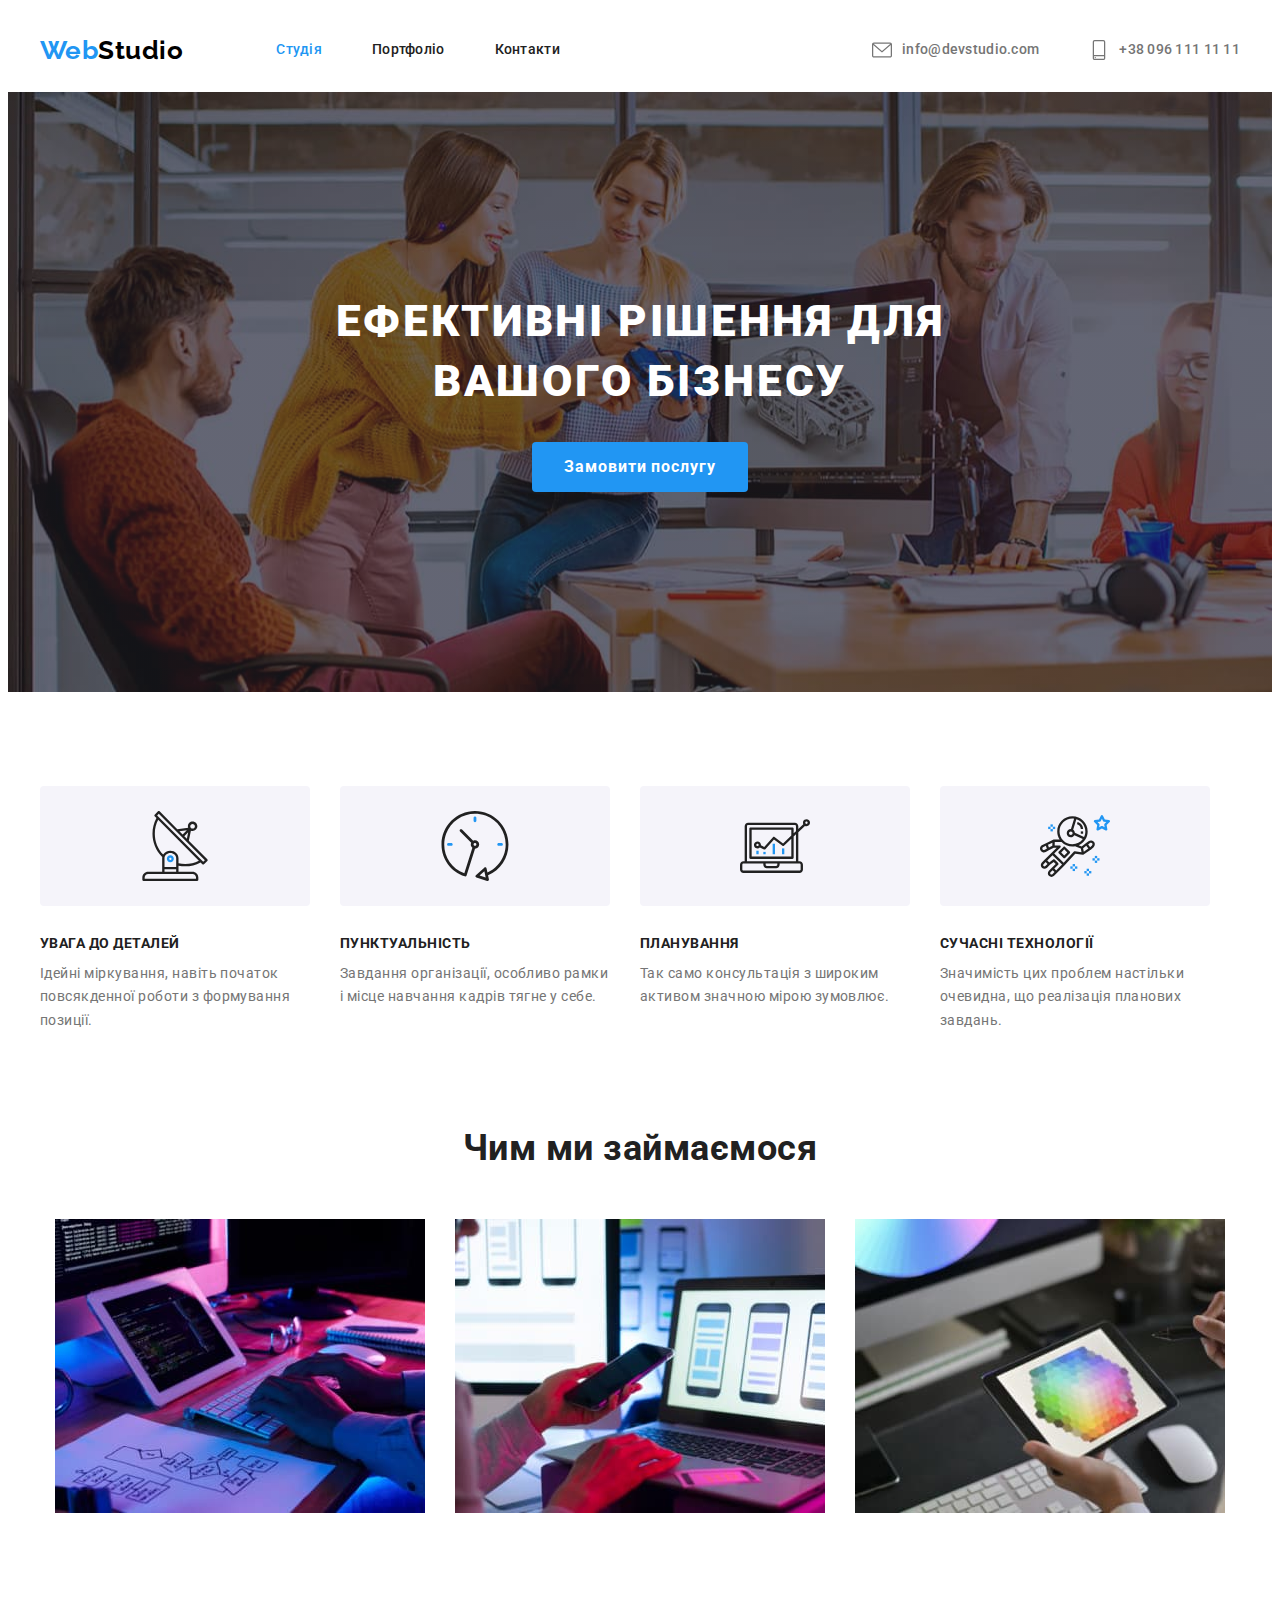
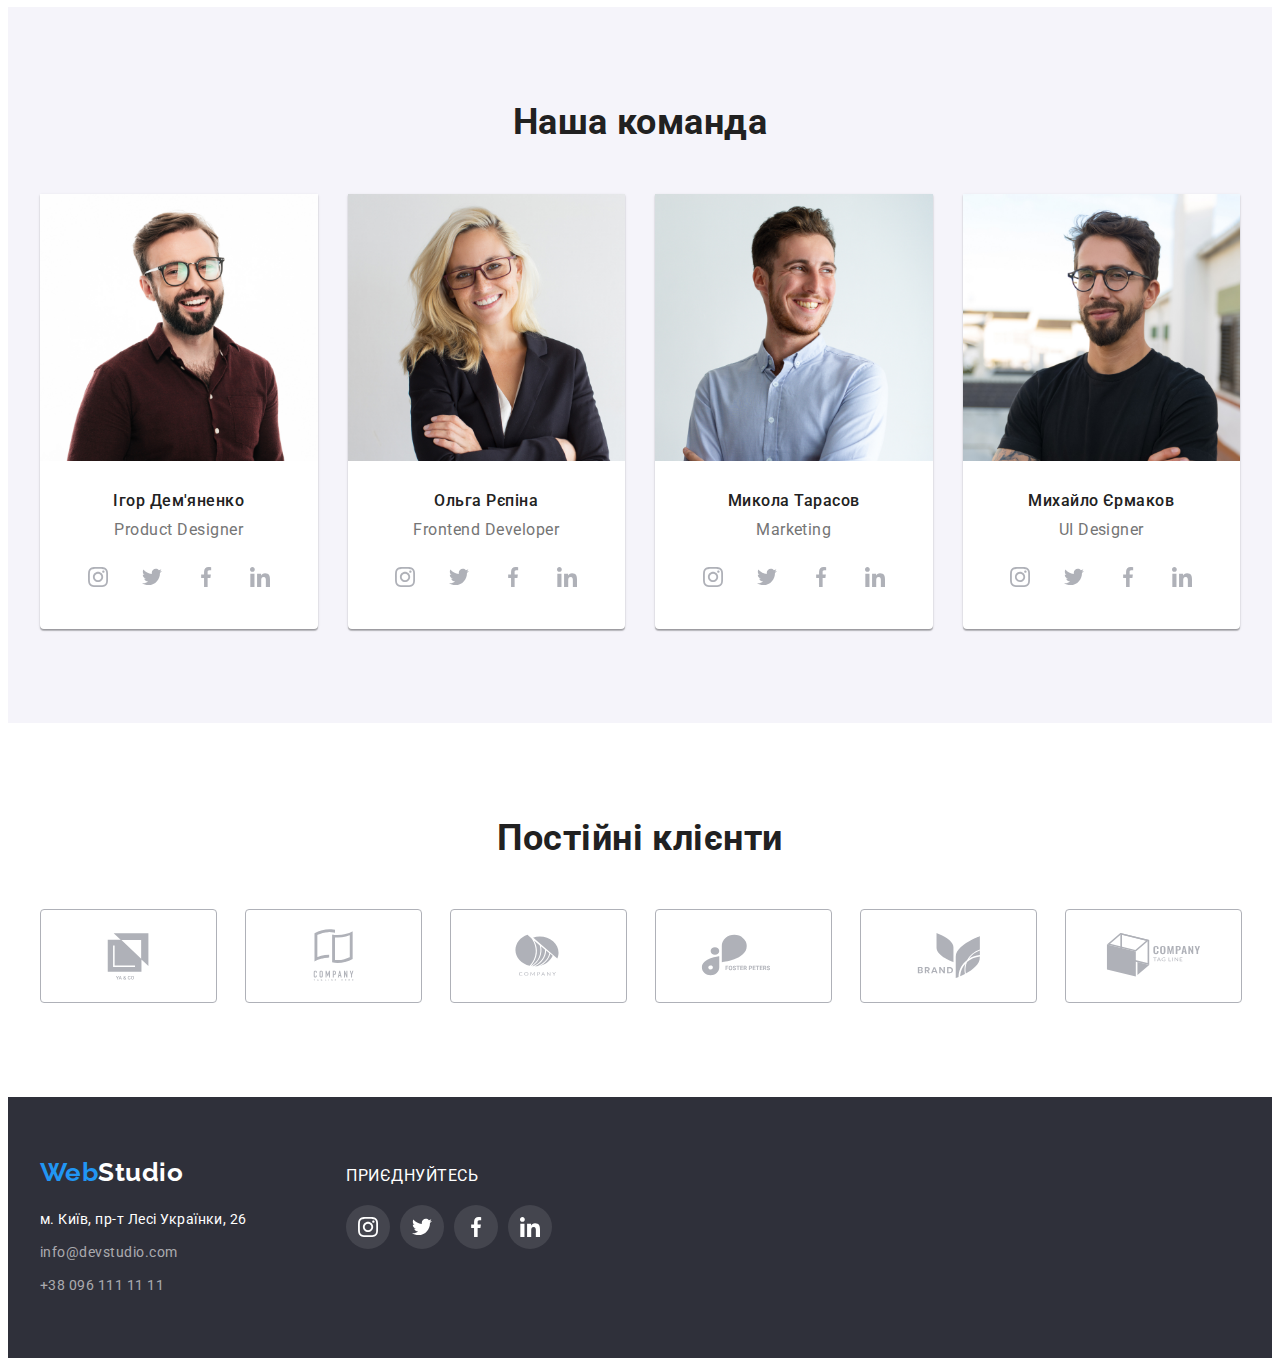
==== commit a85bc6b0: "finish portfolio (clients logo,footer)" ====
--- a/index.html
+++ b/index.html
@@ -361,43 +361,43 @@
       <section class="section clients">
         <div class="container">
           <h2 class="section-title">Постійні клієнти</h2>
-          <ul class="section-list">
-            <li class="list-item">
+          <ul class="clients-list">
+            <li class="clients-item">
               <a href="" class="clients-link">
                 <svg class="clients-icon">
                   <use href="./images/symbol-defs.svg#icon-client-1"></use>
                 </svg>
               </a>
             </li>
-            <li class="list-item">
+            <li class="clients-item">
               <a href="" class="clients-link">
                 <svg class="clients-icon">
                   <use href="./images/symbol-defs.svg#icon-client-2"></use>
                 </svg>
               </a>
             </li>
-            <li class="list-item">
+            <li class="clients-item">
               <a href="" class="clients-link">
                 <svg class="clients-icon">
                   <use href="./images/symbol-defs.svg#icon-client-3"></use>
                 </svg>
               </a>
             </li>
-            <li class="list-item">
+            <li class="clients-item">
               <a href="" class="clients-link">
                 <svg class="clients-icon">
                   <use href="./images/symbol-defs.svg#icon-client-4"></use>
                 </svg>
               </a>
             </li>
-            <li class="list-item">
+            <li class="clients-item">
               <a href="" class="clients-link">
                 <svg class="clients-icon">
                   <use href="./images/symbol-defs.svg#icon-client-5"></use>
                 </svg>
               </a>
             </li>
-            <li class="list-item">
+            <li class="clients-item">
               <a href="" class="clients-link">
                 <svg class="clients-icon">
                   <use href="./images/symbol-defs.svg#icon-client-6"></use>
@@ -410,62 +410,67 @@
     </main>
 
     <footer id="contacts" class="footer">
-      <div class="container">
-        <a href="./index.html" class="logo">
-          <span class="accent">Web</span>Studio</a
-        >
-        <address class="adress">
-          <ul class="footer-list">
-            <li class="footer-item">
-              <a
-                href="https://goo.gl/maps/7unWGDFjXXysJGBB8"
-                target="_blank"
-                rel="noopener noreferrer"
-                class="link adress"
-                >м. Київ, пр-т Лесі Українки, 26</a
-              >
-            </li>
-            <li class="footer-item">
-              <a href="mailto:info@devstudio.com" class="link"
-                >info@devstudio.com</a
-              >
-            </li>
-            <li class="footer-item">
-              <a href="tel:+380961111111" class="link">+38 096 111 11 11</a>
-            </li>
-          </ul>
-        </address>
-
-        <ul class="social-list">
-          <li>
-            <a href="" class="social-link">
-              <svg class="link-icon">
-                <use href="./images/symbol-defs.svg#icon-instagram"></use>
-              </svg>
-            </a>
-          </li>
-          <li>
-            <a href="" class="social-link">
-              <svg class="link-icon">
-                <use href="./images/symbol-defs.svg#icon-twitter"></use>
-              </svg>
-            </a>
-          </li>
-          <li>
-            <a href="" class="social-link">
-              <svg class="link-icon">
-                <use href="./images/symbol-defs.svg#icon-facebook"></use>
-              </svg>
-            </a>
-          </li>
-          <li>
-            <a href="" class="social-link">
-              <svg class="link-icon">
-                <use href="./images/symbol-defs.svg#icon-linkedin"></use>
-              </svg>
-            </a>
-          </li>
-        </ul>
+      <div class="container footer-container">
+        <div class="container-left">
+          <a href="./index.html" class="logo">
+            <span class="accent">Web</span>Studio</a
+          >
+          <address class="adress">
+            <ul class="footer-list">
+              <li class="footer-item">
+                <a
+                  href="https://goo.gl/maps/7unWGDFjXXysJGBB8"
+                  target="_blank"
+                  rel="noopener noreferrer"
+                  class="link adress"
+                  >м. Київ, пр-т Лесі Українки, 26</a
+                >
+              </li>
+              <li class="footer-item">
+                <a href="mailto:info@devstudio.com" class="link"
+                  >info@devstudio.com</a
+                >
+              </li>
+              <li class="footer-item">
+                <a href="tel:+380961111111" class="link">+38 096 111 11 11</a>
+              </li>
+            </ul>
+          </address>
+        </div>
+
+        <div class="container-right">
+          <p class="container-right-text">приєднуйтесь</p>
+          <ul class="social-list">
+            <li class="social-item">
+              <a href="" class="social-link">
+                <svg class="link-icon">
+                  <use href="./images/symbol-defs.svg#icon-instagram"></use>
+                </svg>
+              </a>
+            </li>
+            <li class="social-item">
+              <a href="" class="social-link">
+                <svg class="link-icon">
+                  <use href="./images/symbol-defs.svg#icon-twitter"></use>
+                </svg>
+              </a>
+            </li>
+            <li class="social-item">
+              <a href="" class="social-link">
+                <svg class="link-icon">
+                  <use href="./images/symbol-defs.svg#icon-facebook"></use>
+                </svg>
+              </a>
+            </li>
+            <li class="social-item">
+              <a href="" class="social-link">
+                <svg class="link-icon">
+                  <use href="./images/symbol-defs.svg#icon-linkedin"></use>
+                </svg>
+              </a>
+            </li>
+          </ul>
+        </div>
       </div>
     </footer>
   </body>
--- a/css/styles.css
+++ b/css/styles.css
@@ -341,20 +341,23 @@
   height: 20px;
   fill: #afb1b8;
 }
+
+.social-link {
+  display: flex;
+  justify-content: center;
+  align-items: center;
+  width: 44px;
+  height: 44px;
+  border-radius: 50%;
+}
+.wrap-card .social-link:hover,
+.wrap-card .social-link:focus {
+  background-color: var(--accent-color);
+}
+
 .social-link:focus .link-icon,
 .social-link:hover .link-icon {
   fill: #ffffff;
-}
-.social-link {
-  display: flex;
-  justify-content: center;
-  align-items: center;
-  width: 44px;
-  height: 44px;
-  border-radius: 50%;
-}
-.social-link:focus,
-.social-link:hover {
   background-color: var(--accent-color);
 }
 
@@ -367,12 +370,12 @@
   letter-spacing: 0.03em;
   margin-bottom: 50px;
 }
-.clients .section-list {
+.clients .clients-list {
   display: flex;
   justify-content: center;
   gap: 30px;
 }
-.clients .list-item {
+/* .clients-item {
   display: flex;
   justify-content: center;
   align-items: center;
@@ -380,28 +383,41 @@
   height: 92px;
   border: 1px solid #afb1b8;
   border-radius: 4px;
-}
-.clients .clients-icon {
+} */
+
+.clients-item {
+  flex-grow: 1;
+}
+
+.clients-link {
+  display: flex;
+  justify-content: center;
+  align-items: center;
+  width: 100%;
+  height: 92px;
+  border: 1px solid #afb1b8;
+  border-radius: 4px;
+}
+
+.clients-icon {
   width: 106px;
   height: 60px;
   fill: #afb1b8;
 }
-.clients .list-item:focus,
-.clients .list-item:hover {
+
+.clients-link:focus,
+.clients-link:hover {
   border: 1px solid var(--accent-color);
 }
-/* КАК СДЕЛАТЬ ИЗМ ЦВЕТА ИКОНКИ И ГРАНИЦЫ ВМЕСТЕ!!!! */
-
-.clients .clients-icon:focus,
-.clients .clients-icon:hover {
+
+.clients-link:focus .clients-icon,
+.clients-link:hover .clients-icon {
   fill: var(--accent-color);
 }
 
-.clients-icon:focus .clients {
-  border: 1px solid var(--accent-color);
-}
 /* Footer */
 .footer {
+  display: flex;
   background-color: #2f303a;
 
   padding: 60px 0;
@@ -425,14 +441,55 @@
   color: var(--primary-white-color);
 }
 
-.footer-list .link:focus .list-item,
-.footer-list .link:hover .list-item {
+.footer-list .link:focus,
+.footer-list .link:hover {
   color: var(--accent-color);
 }
 
 .social-list footer {
   display: flex;
 }
+
+.footer-container {
+  display: flex;
+  align-items: baseline;
+}
+
+.container-left {
+  margin-right: 70px;
+}
+
+.container-right {
+  text-transform: uppercase;
+  color: var(--primary-white-color);
+}
+
+.container-right-text {
+  margin-bottom: 20px;
+}
+
+.container-right .social-list {
+  background-color: transparent;
+  padding: 0px;
+}
+
+.container-right .social-item {
+  flex-grow: 1;
+}
+.container-right .social-link {
+  border-radius: 50%;
+  background: rgba(255, 255, 255, 0.1);
+}
+
+.container-right .link-icon {
+  fill: #ffffff;
+}
+
+.container-right .social-link:focus,
+.container-right .social-link:hover {
+  background-color: var(--accent-color);
+}
+
 /*  */
 /*  */
 /*  */
@@ -491,6 +548,7 @@
 .examples a {
   display: block;
   color: var(--tittle-text-color);
+  /* boxshadow */
 }
 .examples-list .tittle-card {
   font-weight: 700;
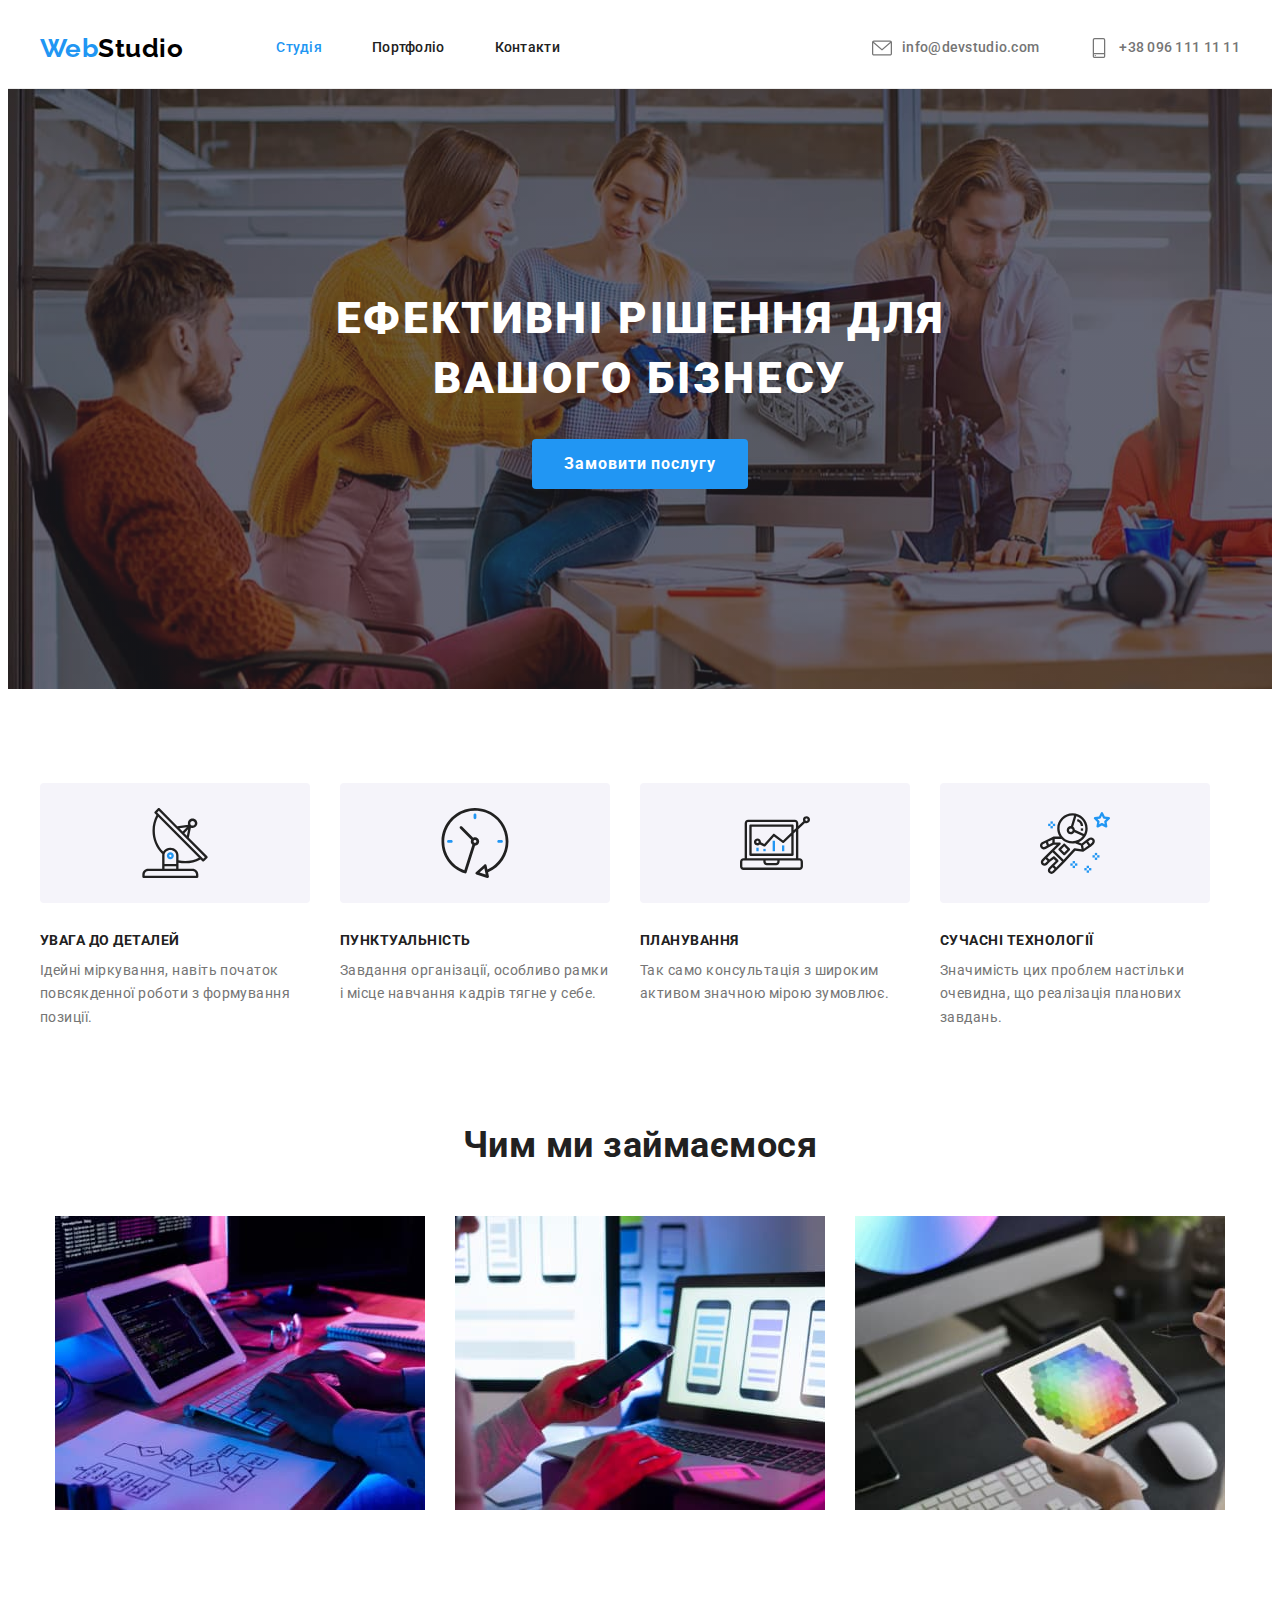
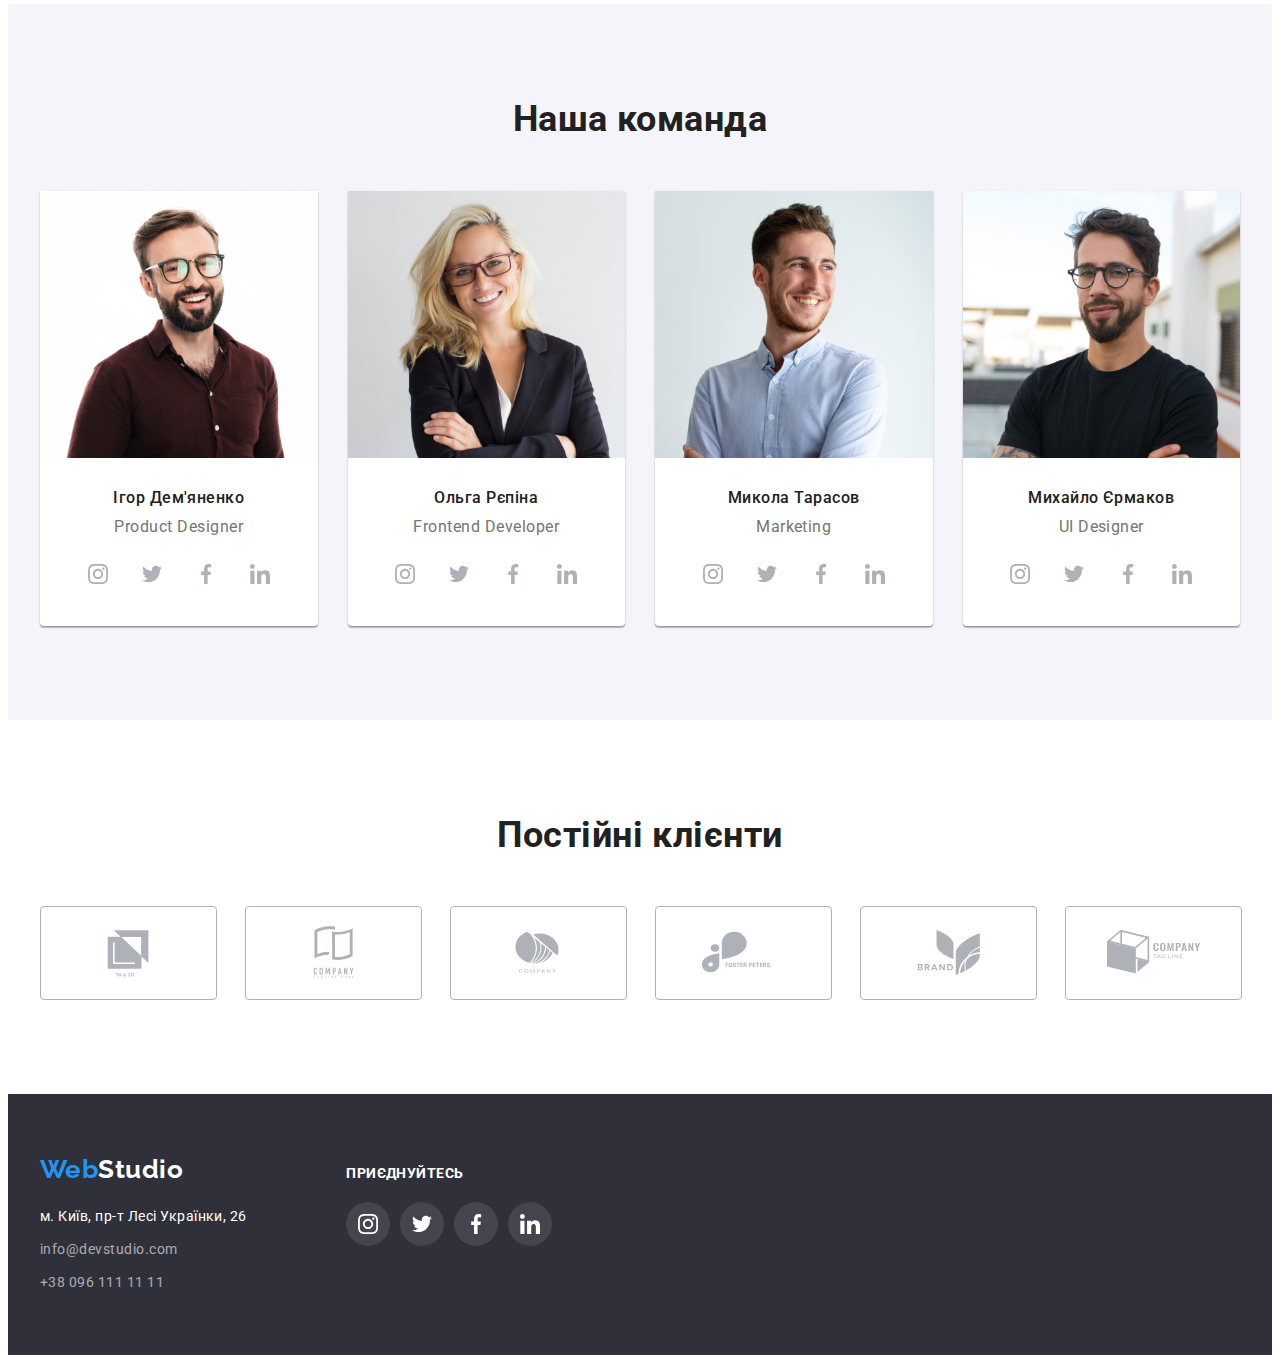
==== commit ea1fe8a1: "finish" ====
--- a/index.html
+++ b/index.html
@@ -23,7 +23,7 @@
     <link rel="stylesheet" href="css/styles.css" />
   </head>
   <body>
-    <header>
+    <header class="header">
       <div class="container main-nav">
         <nav class="main-nav">
           <a href="./index.html" class="logo">
--- a/css/styles.css
+++ b/css/styles.css
@@ -91,6 +91,9 @@
   display: flex;
   justify-content: space-between;
   align-items: center;
+}
+.header {
+  border-bottom: 1px solid #ececec;
 }
 
 .site-nav {
@@ -158,7 +161,6 @@
   align-items: center;
 }
 .call-us .icon {
-  display: flex;
   fill: currentColor;
   width: 20px;
   height: 20px;
@@ -251,7 +253,6 @@
   margin-bottom: 30px;
 }
 .thumb .feature-icon {
-  display: flex;
   width: 70px;
   height: 70px;
 }
@@ -331,10 +332,7 @@
 .social-list {
   display: flex;
   justify-content: center;
-  padding-left: 32px;
-  padding-right: 32px;
   gap: 10px;
-  background-color: #ffffff;
 }
 .social-list .link-icon {
   width: 20px;
@@ -358,7 +356,7 @@
 .social-link:focus .link-icon,
 .social-link:hover .link-icon {
   fill: #ffffff;
-  background-color: var(--accent-color);
+  /* background-color: var(--accent-color); */
 }
 
 /* CLients */
@@ -375,15 +373,6 @@
   justify-content: center;
   gap: 30px;
 }
-/* .clients-item {
-  display: flex;
-  justify-content: center;
-  align-items: center;
-  width: 170px;
-  height: 92px;
-  border: 1px solid #afb1b8;
-  border-radius: 4px;
-} */
 
 .clients-item {
   flex-grow: 1;
@@ -460,25 +449,23 @@
 }
 
 .container-right {
+  color: var(--primary-white-color);
+}
+
+.container-right-text {
+  font-weight: 700;
+  font-size: 14px;
+  line-height: 1.14;
+  letter-spacing: 0.03em;
+  margin-bottom: 20px;
   text-transform: uppercase;
-  color: var(--primary-white-color);
-}
-
-.container-right-text {
-  margin-bottom: 20px;
-}
-
-.container-right .social-list {
-  background-color: transparent;
-  padding: 0px;
 }
 
 .container-right .social-item {
   flex-grow: 1;
 }
 .container-right .social-link {
-  border-radius: 50%;
-  background: rgba(255, 255, 255, 0.1);
+  background-color: rgba(255, 255, 255, 0.1);
 }
 
 .container-right .link-icon {
@@ -520,7 +507,6 @@
     0px 2px 2px rgba(0, 0, 0, 0.12);
 }
 .button-list .button-filtr {
-  background-color: var(--primary-bg-color-button);
   font-weight: 500;
   font-size: 16px;
   line-height: 1.63;
@@ -536,7 +522,7 @@
   cursor: pointer;
 }
 
-/* примеры работ */
+/* примеры работ / карточки */
 
 .examples-list {
   display: flex;
@@ -545,10 +531,14 @@
   gap: 30px;
 }
 
-.examples a {
+.examples .portfolio-link {
   display: block;
   color: var(--tittle-text-color);
-  /* boxshadow */
+}
+.portfolio-link:hover,
+.portfolio-link:focus {
+  box-shadow: 0px 1px 1px rgba(0, 0, 0, 0.12), 0px 4px 4px rgba(0, 0, 0, 0.06),
+    1px 4px 6px rgba(0, 0, 0, 0.16);
 }
 .examples-list .tittle-card {
   font-weight: 700;
